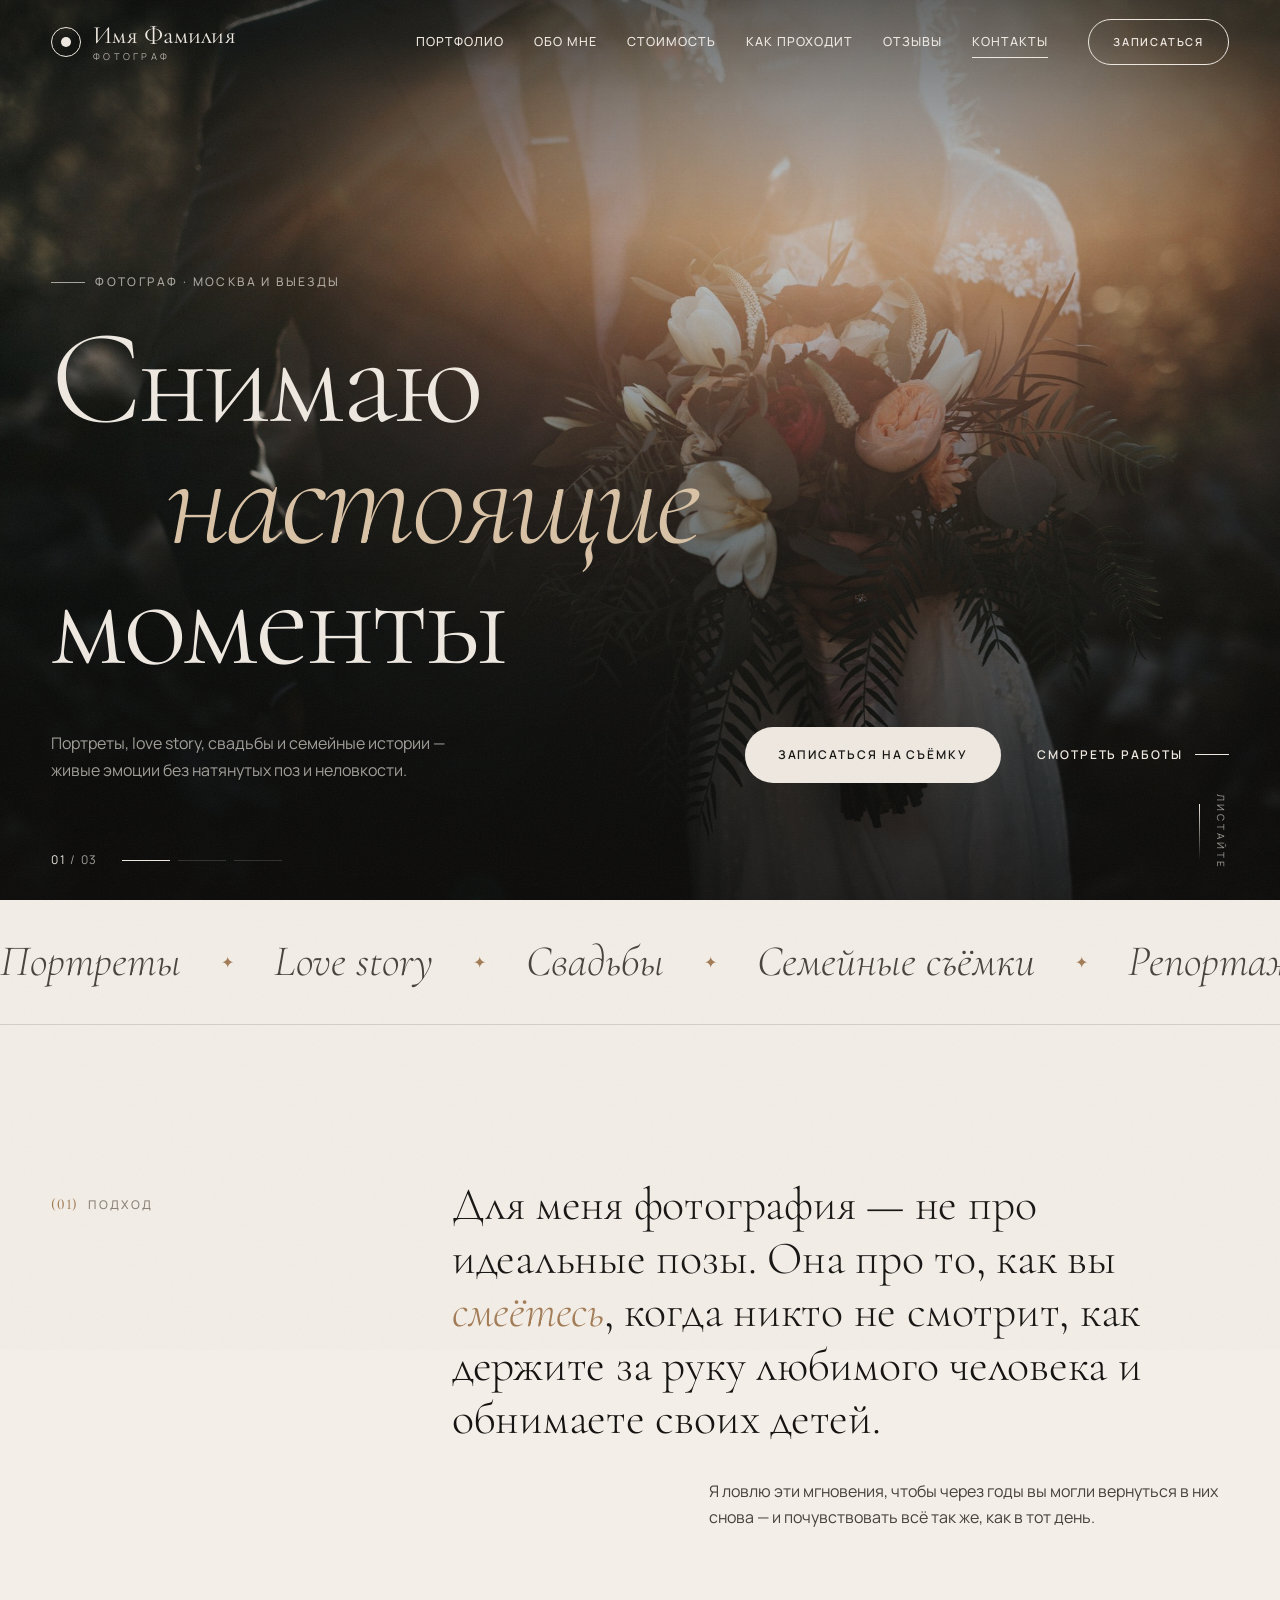
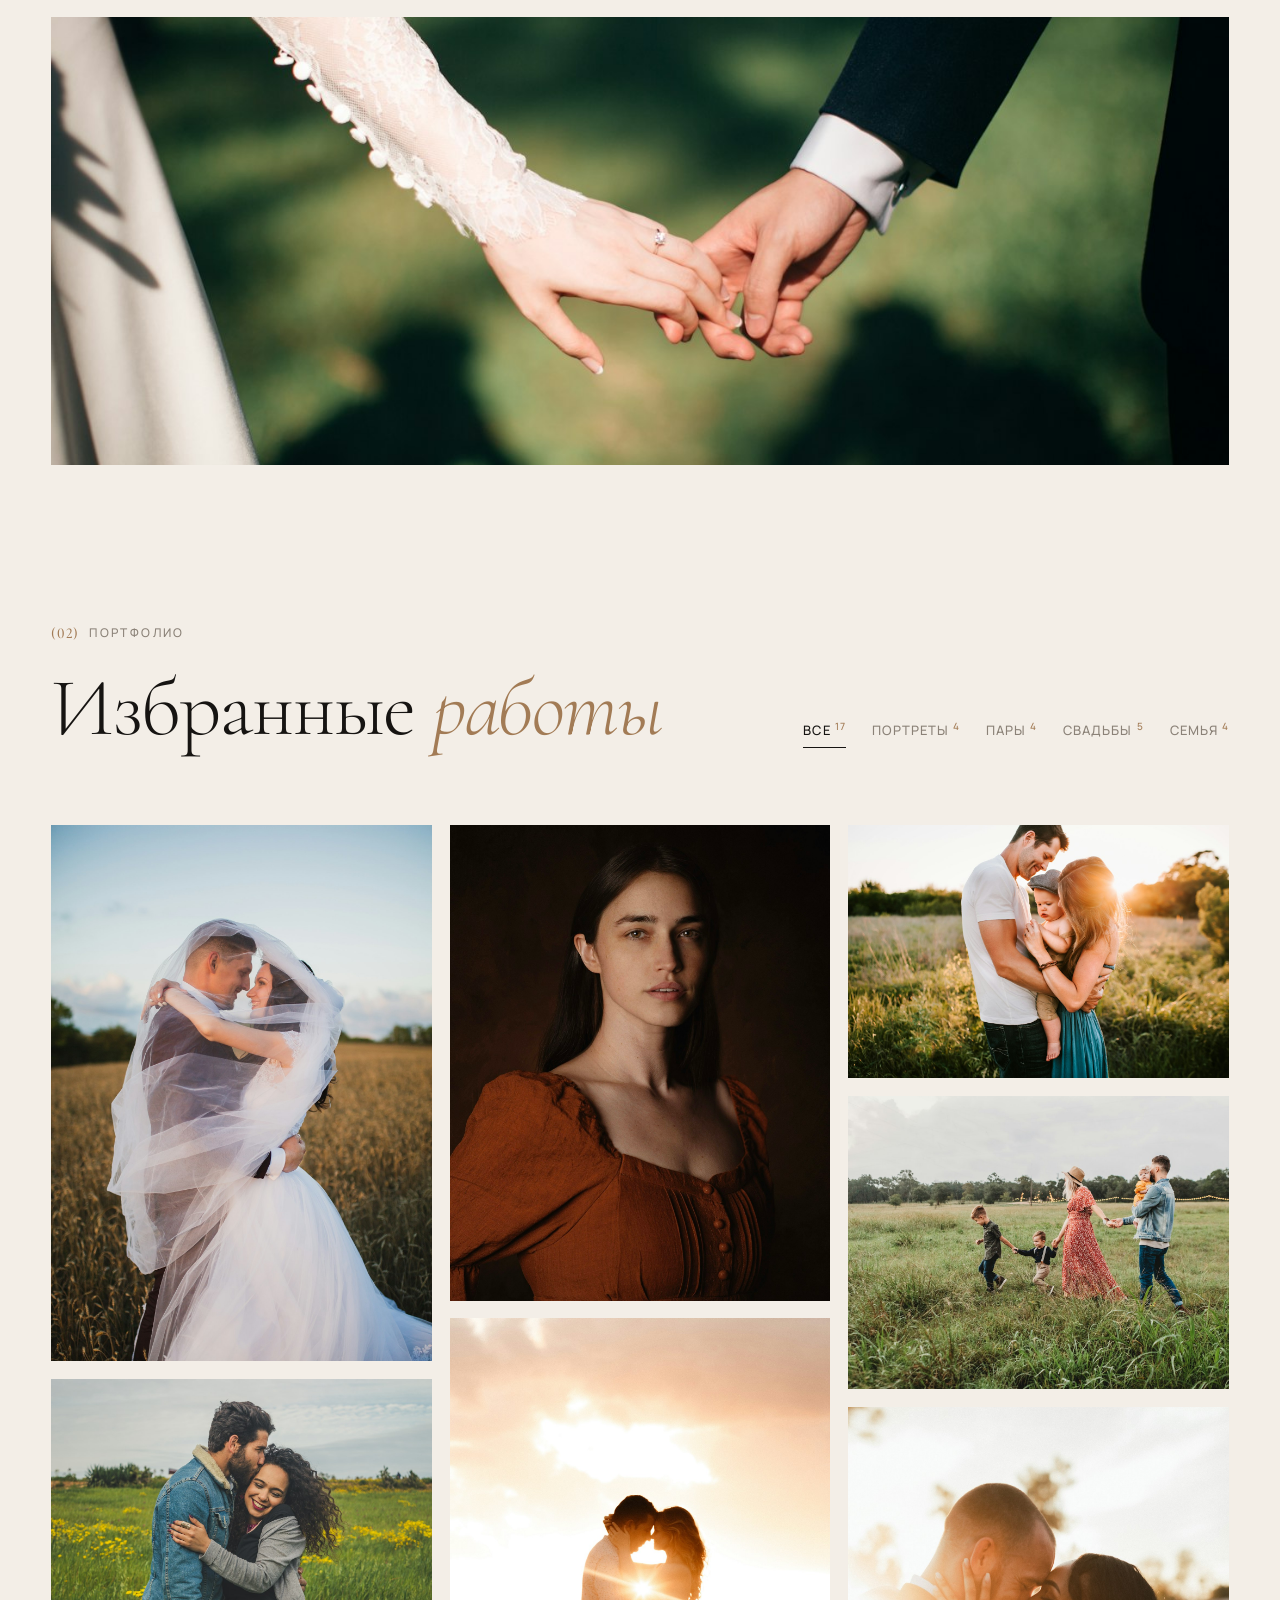
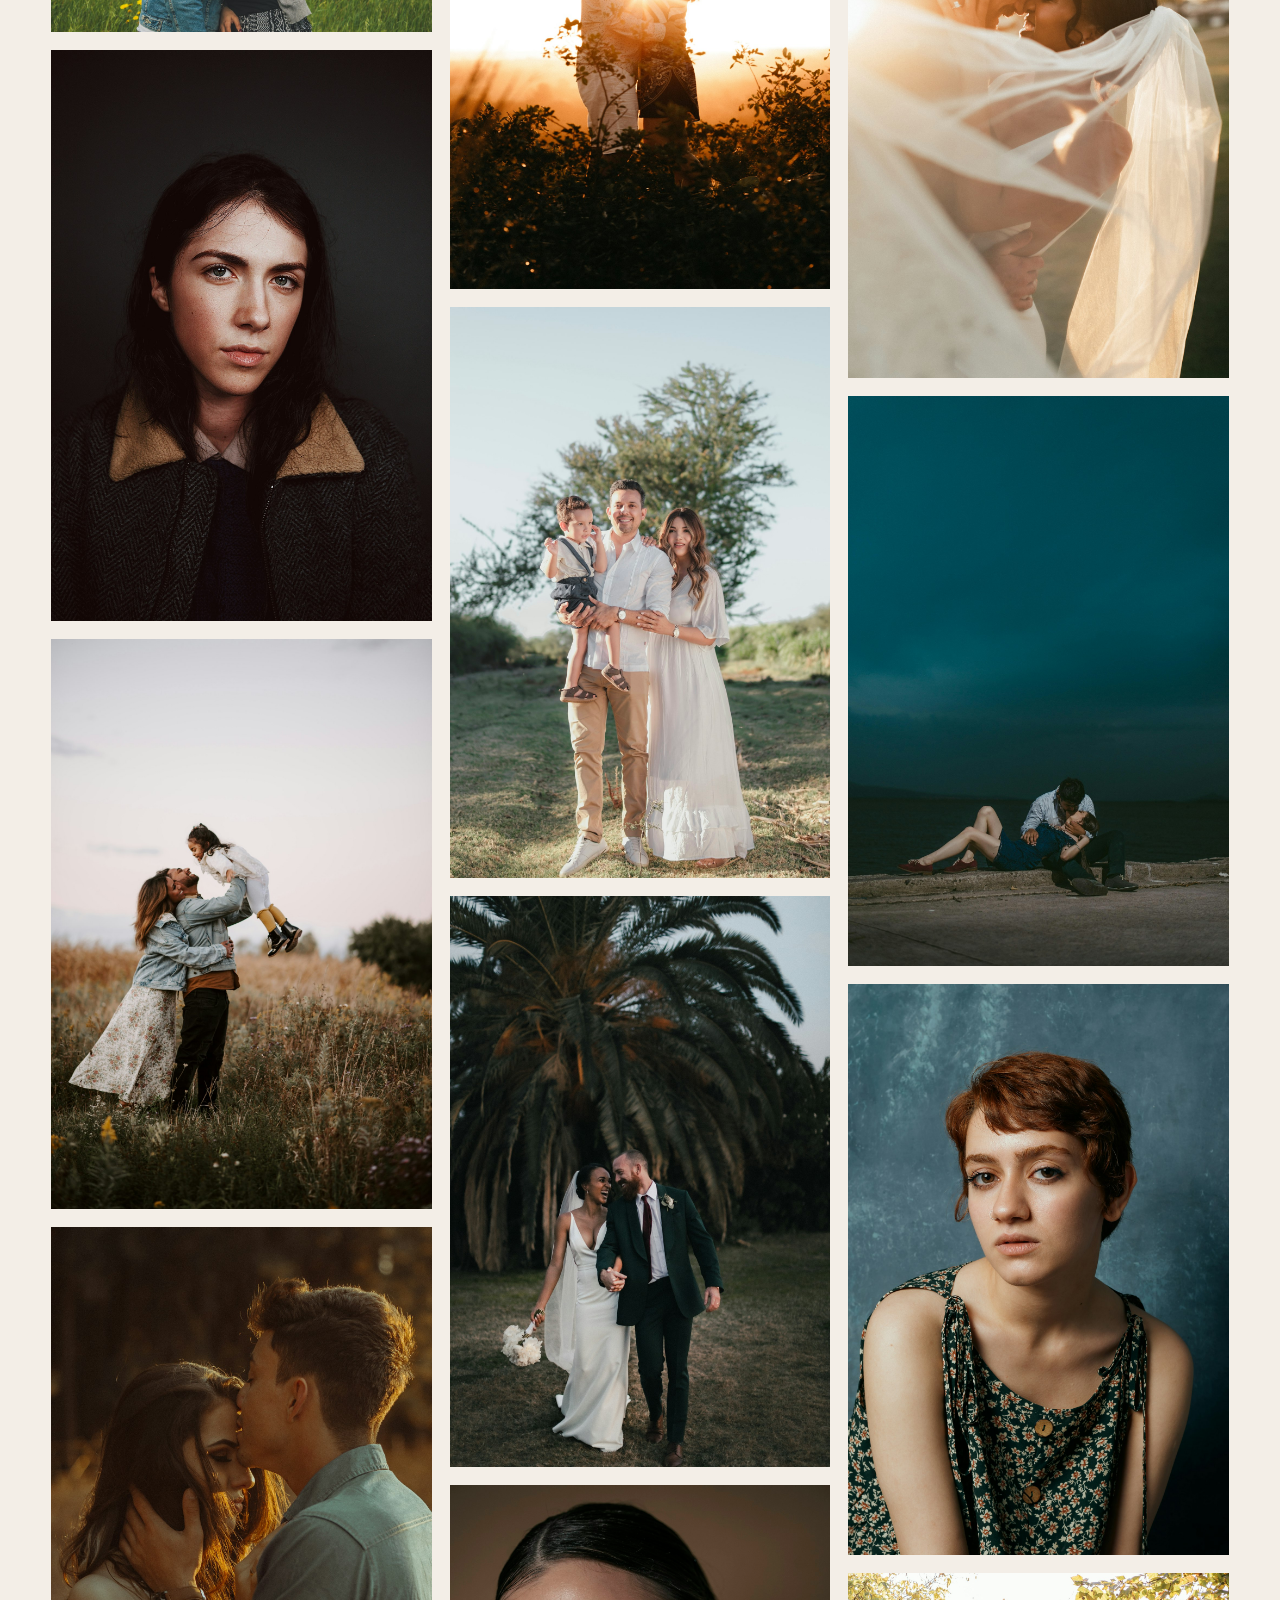
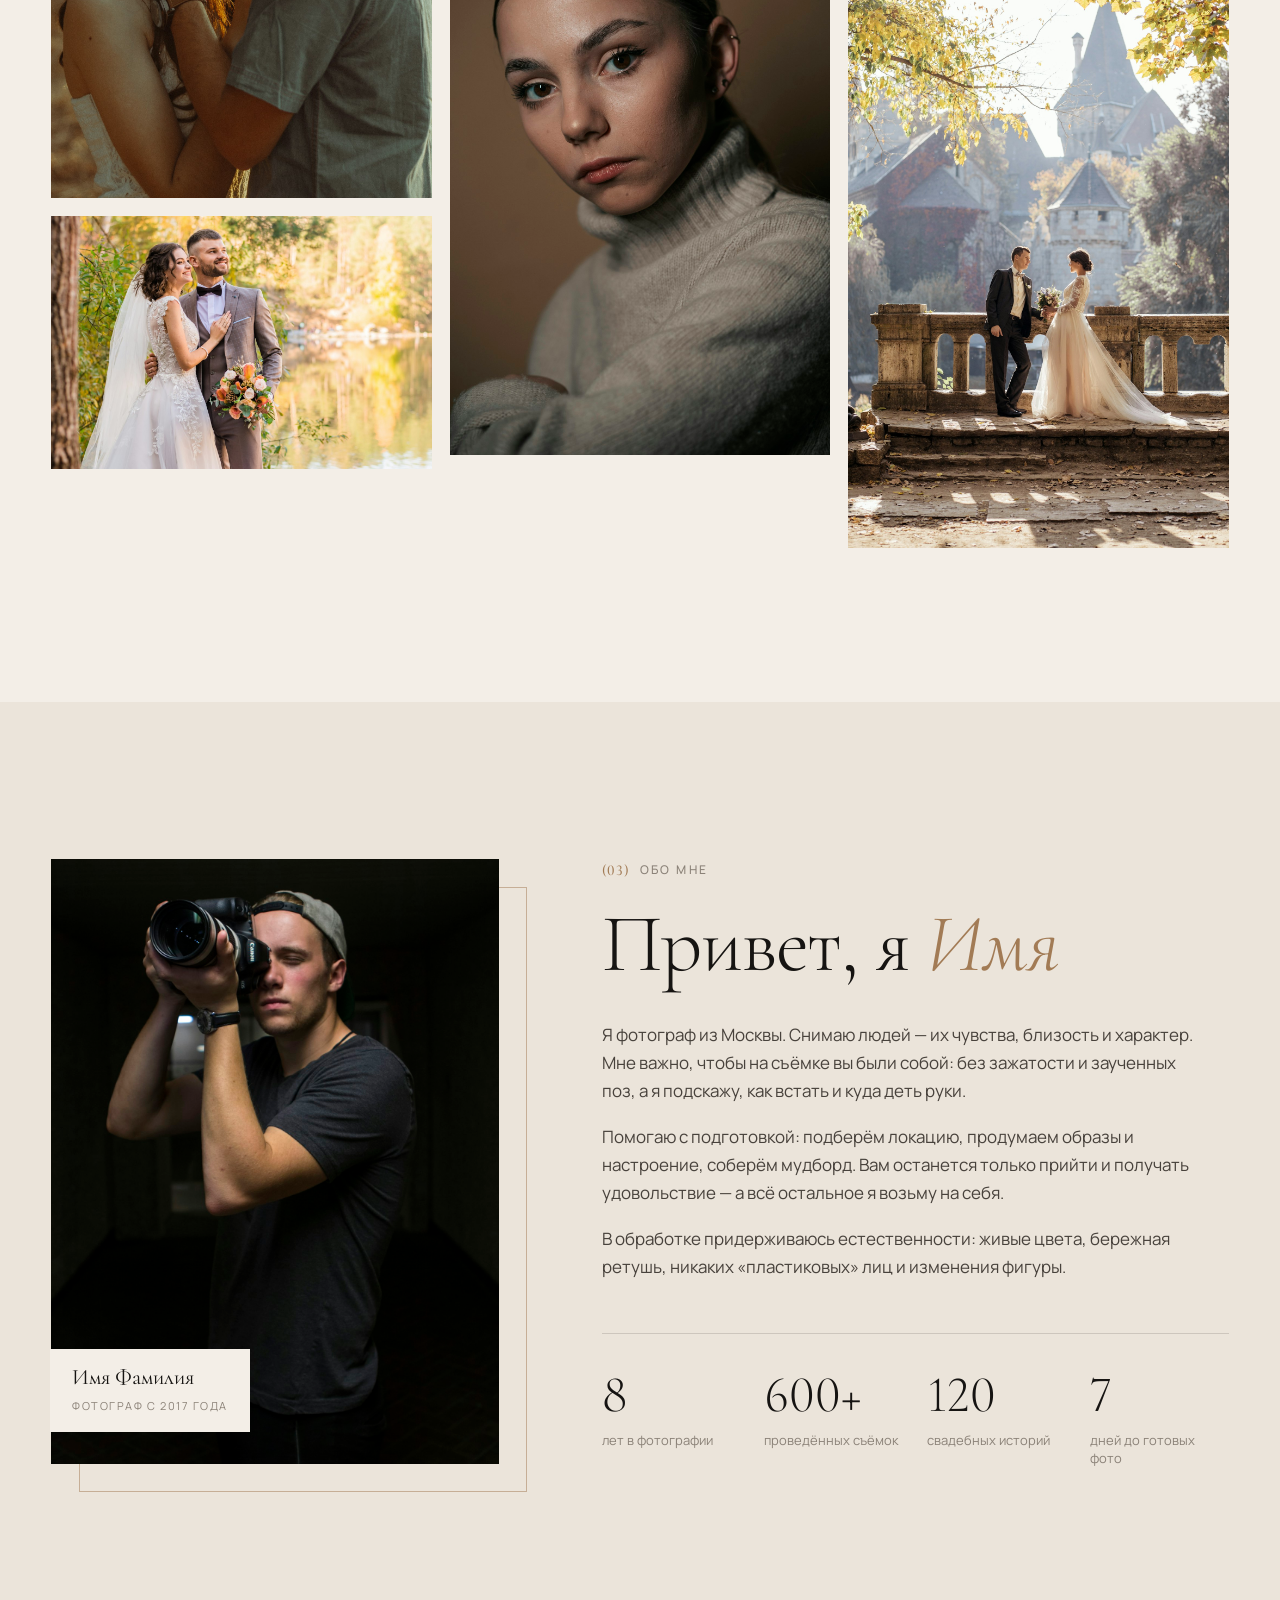
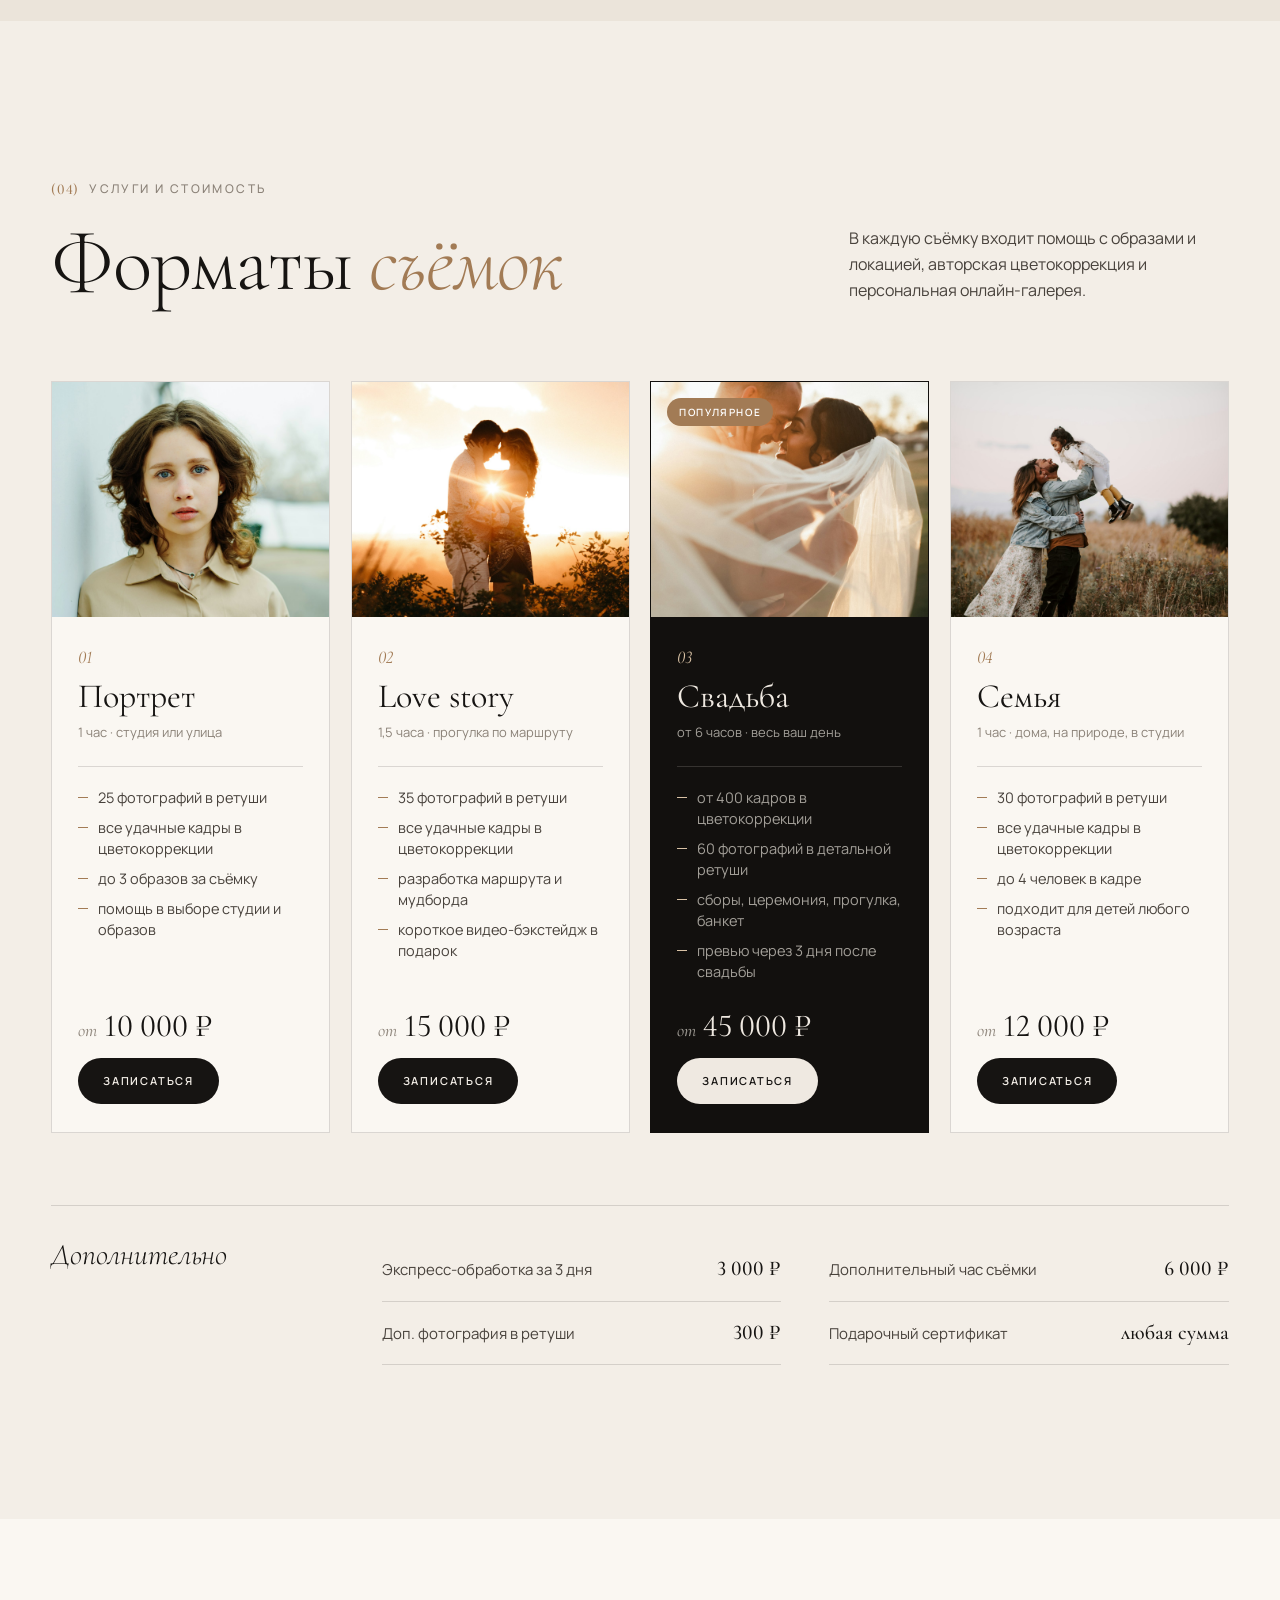
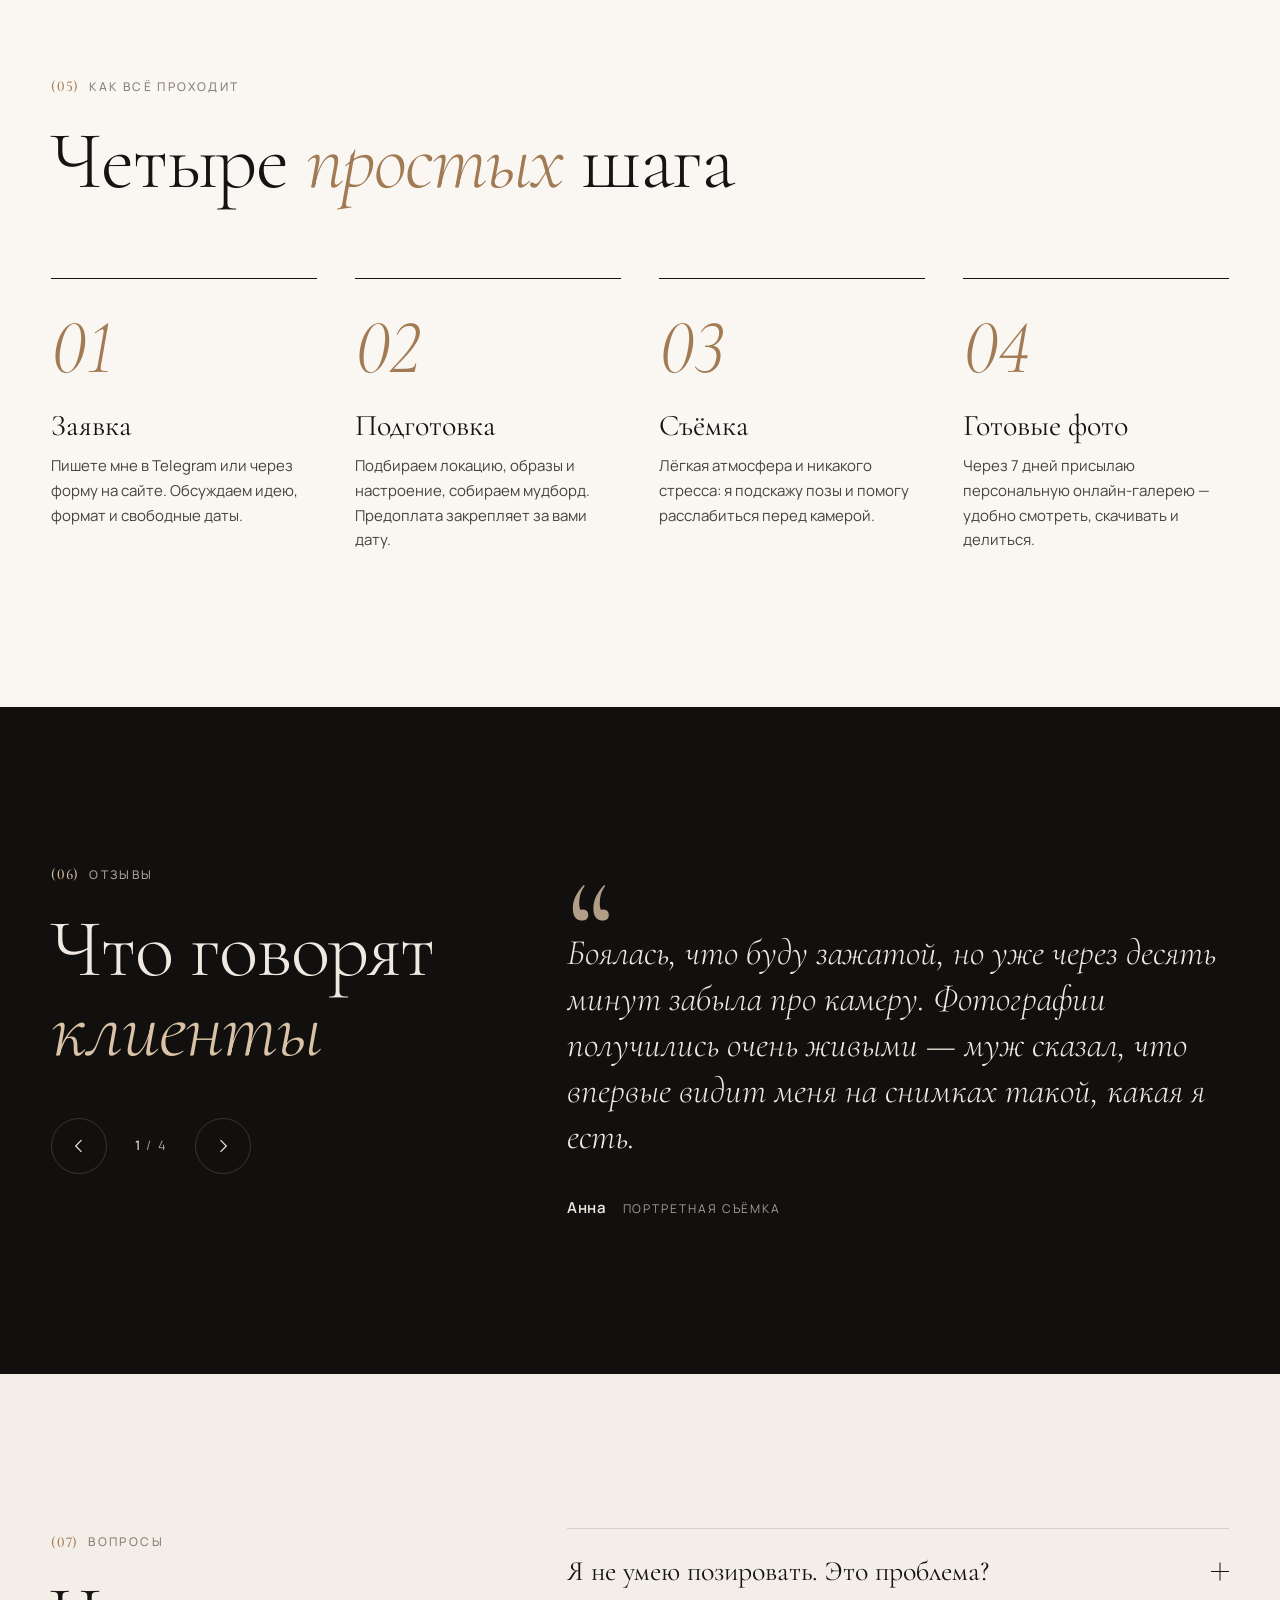
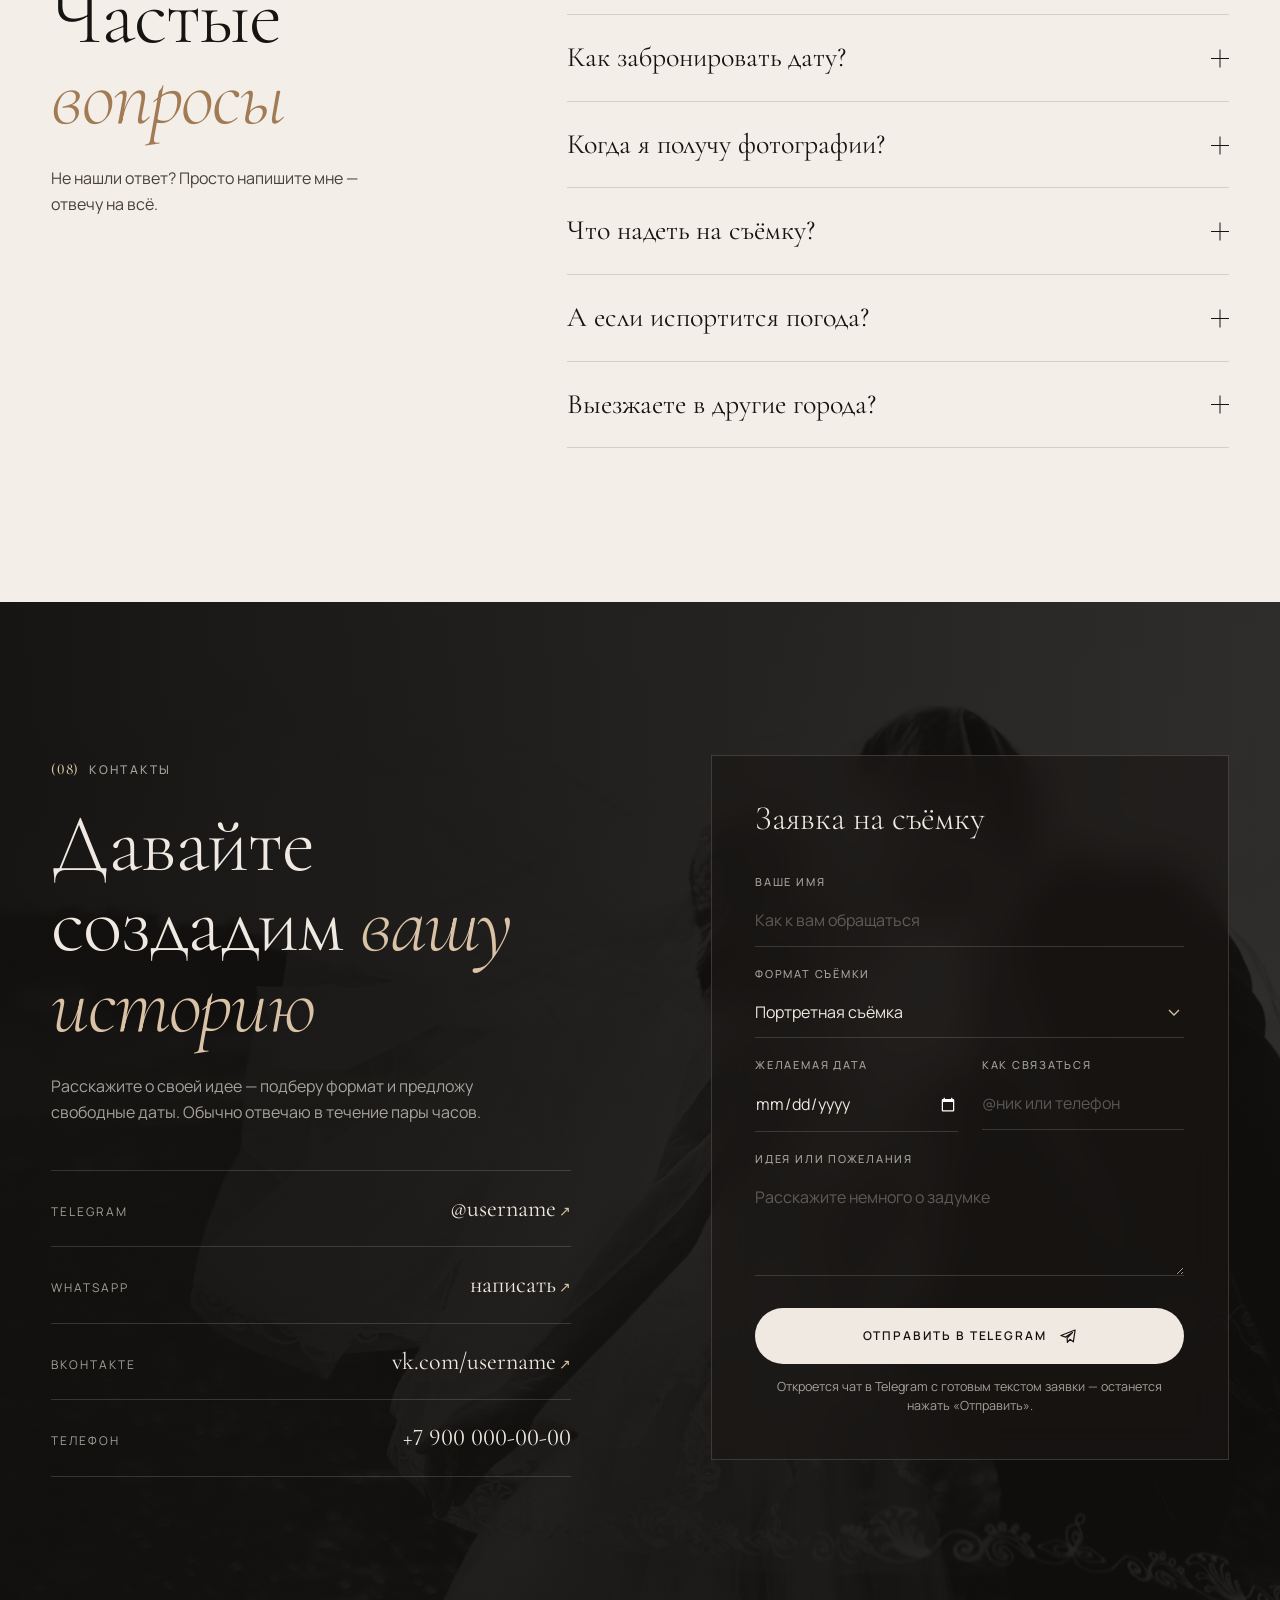
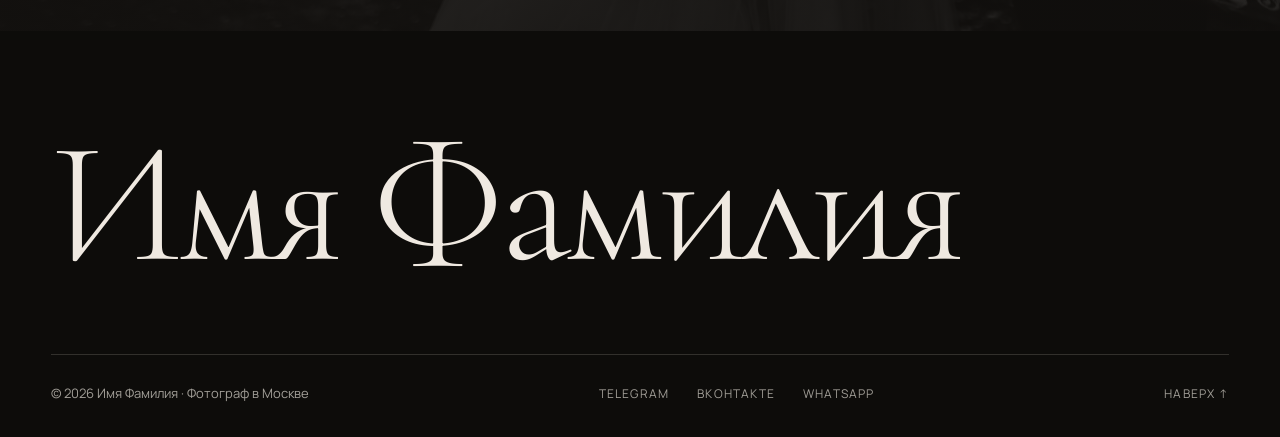
==== index.html @ 26a9b1b9 "Сайт-визитка фотографа Статический сайт для GitHub Pages: первый экран со слайдером, портфолио с фил" ====
<!doctype html>
<html lang="ru" class="no-js">
<head>
  <meta charset="utf-8">
  <meta name="viewport" content="width=device-width, initial-scale=1, viewport-fit=cover">
  <title>Имя Фамилия — фотограф в Москве · портреты, love story, свадьбы</title>
  <meta name="description" content="Фотограф Имя Фамилия: портретные, парные, свадебные и семейные съёмки в Москве. Живые эмоции без натянутых поз. Запись через Telegram.">
  <meta name="theme-color" content="#12100E">

  <meta property="og:type" content="website">
  <meta property="og:locale" content="ru_RU">
  <meta property="og:title" content="Имя Фамилия — фотограф в Москве">
  <meta property="og:description" content="Портреты, love story, свадьбы и семейные съёмки. Живые эмоции без натянутых поз.">
  <meta property="og:image" content="photos/hero-1.jpg">

  <link rel="icon" href="favicon.svg" type="image/svg+xml">
  <link rel="preconnect" href="https://fonts.googleapis.com">
  <link rel="preconnect" href="https://fonts.gstatic.com" crossorigin>
  <link href="https://fonts.googleapis.com/css2?family=Cormorant+Garamond:ital,wght@0,300;0,400;0,500;1,300;1,400&family=Manrope:wght@300;400;500;600&display=swap" rel="stylesheet">
  <link rel="preload" as="image" href="photos/hero-1.jpg">
  <link rel="stylesheet" href="css/style.css">
</head>
<body>
  <a class="skip-link" href="#portfolio">Перейти к портфолио</a>

  <!-- ============ ШАПКА ============ -->
  <header class="header is-over-hero" id="header">
    <div class="container header__inner">
      <a class="logo" href="#top" aria-label="На главную">
        <span class="logo__mark" aria-hidden="true"></span>
        <span class="logo__text">
          <span class="logo__name">Имя Фамилия</span>
          <span class="logo__sub">фотограф</span>
        </span>
      </a>

      <nav class="nav" aria-label="Основное меню">
        <a href="#portfolio">Портфолио</a>
        <a href="#about">Обо мне</a>
        <a href="#services">Стоимость</a>
        <a href="#process">Как проходит</a>
        <a href="#reviews">Отзывы</a>
        <a href="#contact">Контакты</a>
      </nav>

      <a class="btn btn--sm btn--outline header__cta" href="#contact">Записаться</a>

      <button class="burger" type="button" aria-label="Открыть меню" aria-expanded="false" aria-controls="mobile-menu">
        <span></span><span></span>
      </button>
    </div>
  </header>

  <!-- Мобильное меню -->
  <div class="mobile-menu" id="mobile-menu" aria-hidden="true">
    <nav class="mobile-menu__nav" aria-label="Мобильное меню">
      <a href="#portfolio"><span>01</span>Портфолио</a>
      <a href="#about"><span>02</span>Обо мне</a>
      <a href="#services"><span>03</span>Стоимость</a>
      <a href="#process"><span>04</span>Как проходит</a>
      <a href="#reviews"><span>05</span>Отзывы</a>
      <a href="#contact"><span>06</span>Контакты</a>
    </nav>
    <div class="mobile-menu__foot">
      <a class="btn btn--light" href="#contact">Записаться на съёмку</a>
      <a class="mobile-menu__tg" data-contact="telegram" href="#contact" target="_blank" rel="noopener">Telegram</a>
    </div>
  </div>

  <main>
    <!-- ============ ПЕРВЫЙ ЭКРАН ============ -->
    <section class="hero" id="top" aria-label="Главный экран">
      <div class="hero__slides">
        <figure class="hero__slide is-active">
          <img src="photos/hero-1.jpg" alt="Невеста с букетом в лучах заката" fetchpriority="high">
        </figure>
        <figure class="hero__slide">
          <img src="photos/hero-2.jpg" alt="Пара танцует в сосновом лесу">
        </figure>
        <figure class="hero__slide">
          <img src="photos/hero-3.jpg" alt="Жених и невеста идут по холмам">
        </figure>
      </div>
      <div class="hero__shade" aria-hidden="true"></div>

      <div class="container hero__content">
        <p class="eyebrow eyebrow--light hero__eyebrow" data-hero-in>Фотограф · Москва и выезды</p>
        <h1 class="hero__title" data-hero-in>
          <span class="line">Снимаю</span>
          <span class="line"><em>настоящие</em></span>
          <span class="line">моменты</span>
        </h1>
        <div class="hero__bottom">
          <p class="hero__lead" data-hero-in>Портреты, love story, свадьбы и семейные истории — живые эмоции без&nbsp;натянутых поз и неловкости.</p>
          <div class="hero__actions" data-hero-in>
            <a class="btn btn--light" href="#contact">Записаться на съёмку</a>
            <a class="link-arrow link-arrow--light" href="#portfolio">Смотреть работы</a>
          </div>
        </div>
      </div>

      <div class="hero__meta container" aria-hidden="true">
        <div class="hero__counter"><span class="hero__current">01</span> / <span>03</span></div>
        <div class="hero__bars">
          <span class="hero__bar is-active"><i></i></span>
          <span class="hero__bar"><i></i></span>
          <span class="hero__bar"><i></i></span>
        </div>
      </div>
      <a class="hero__scroll" href="#intro" aria-label="Листать вниз"><span>Листайте</span></a>
    </section>

    <!-- Бегущая строка -->
    <div class="marquee" aria-hidden="true">
      <div class="marquee__track">
        <span>Портреты</span><i>✦</i><span>Love story</span><i>✦</i><span>Свадьбы</span><i>✦</i><span>Семейные съёмки</span><i>✦</i><span>Репортаж</span><i>✦</i>
        <span>Портреты</span><i>✦</i><span>Love story</span><i>✦</i><span>Свадьбы</span><i>✦</i><span>Семейные съёмки</span><i>✦</i><span>Репортаж</span><i>✦</i>
      </div>
    </div>

    <!-- ============ ПОДХОД ============ -->
    <section class="section intro" id="intro">
      <div class="container intro__grid">
        <p class="label reveal"><span>(01)</span> Подход</p>
        <div class="intro__text">
          <p class="intro__statement reveal">
            Для меня фотография — не про идеальные позы. Она про то, как вы <em>смеётесь</em>, когда никто не смотрит, как держите за руку любимого человека и обнимаете своих детей.
          </p>
          <p class="intro__sub reveal">Я ловлю эти мгновения, чтобы через годы вы могли вернуться в них снова — и почувствовать всё так же, как в тот день.</p>
        </div>
        <figure class="intro__img reveal">
          <img src="photos/detail.jpg" alt="Пара держится за руки" loading="lazy" width="1400" height="933">
        </figure>
      </div>
    </section>

    <!-- ============ ПОРТФОЛИО ============ -->
    <section class="section portfolio" id="portfolio">
      <div class="container">
        <div class="section-head">
          <div>
            <p class="label reveal"><span>(02)</span> Портфолио</p>
            <h2 class="h2 reveal">Избранные <em>работы</em></h2>
          </div>
          <div class="filters reveal" role="tablist" aria-label="Фильтр портфолио">
            <button class="filter is-active" type="button" data-filter="all" role="tab" aria-selected="true">Все<sup></sup></button>
            <button class="filter" type="button" data-filter="portrait" role="tab" aria-selected="false">Портреты<sup></sup></button>
            <button class="filter" type="button" data-filter="couple" role="tab" aria-selected="false">Пары<sup></sup></button>
            <button class="filter" type="button" data-filter="wedding" role="tab" aria-selected="false">Свадьбы<sup></sup></button>
            <button class="filter" type="button" data-filter="family" role="tab" aria-selected="false">Семья<sup></sup></button>
          </div>
        </div>

        <!--
          Как добавить фото: скопируйте блок <figure>…</figure>, поменяйте путь к файлу,
          категорию (data-cat: portrait / couple / wedding / family) и подпись.
        -->
        <div class="gallery">
          <figure class="gallery__item" data-cat="wedding">
            <img src="photos/portfolio/wedding-1.jpg" alt="Жених обнимает невесту в фате" loading="lazy" width="1400" height="1972">
            <figcaption><span>Свадьба</span>Подмосковье</figcaption>
          </figure>
          <figure class="gallery__item" data-cat="couple">
            <img src="photos/portfolio/couple-3.jpg" alt="Пара обнимается в поле" loading="lazy" width="1400" height="931">
            <figcaption><span>Love story</span>Летнее поле</figcaption>
          </figure>
          <figure class="gallery__item" data-cat="portrait">
            <img src="photos/portfolio/portrait-1.jpg" alt="Портрет девушки в пальто" loading="lazy" width="1400" height="2100">
            <figcaption><span>Портрет</span>Студия</figcaption>
          </figure>
          <figure class="gallery__item" data-cat="family">
            <img src="photos/portfolio/family-1.jpg" alt="Мама подбрасывает ребёнка на закате" loading="lazy" width="1400" height="2098">
            <figcaption><span>Семья</span>Золотой час</figcaption>
          </figure>
          <figure class="gallery__item" data-cat="couple">
            <img src="photos/portfolio/couple-1.jpg" alt="Мужчина целует девушку в лоб" loading="lazy" width="1400" height="2100">
            <figcaption><span>Love story</span>Прогулка</figcaption>
          </figure>
          <figure class="gallery__item" data-cat="wedding">
            <img src="photos/portfolio/wedding-5.jpg" alt="Жених и невеста у озера" loading="lazy" width="1400" height="933">
            <figcaption><span>Свадьба</span>У воды</figcaption>
          </figure>
          <figure class="gallery__item" data-cat="portrait">
            <img src="photos/portfolio/portrait-2.jpg" alt="Портрет девушки в коричневом платье" loading="lazy" width="1400" height="1750">
            <figcaption><span>Портрет</span>Тёплый свет</figcaption>
          </figure>
          <figure class="gallery__item" data-cat="couple">
            <img src="photos/portfolio/couple-2.jpg" alt="Силуэт пары на закате" loading="lazy" width="1400" height="2100">
            <figcaption><span>Love story</span>Закат</figcaption>
          </figure>
          <figure class="gallery__item" data-cat="family">
            <img src="photos/portfolio/family-4.jpg" alt="Семья с малышом в поле" loading="lazy" width="1400" height="2100">
            <figcaption><span>Семья</span>Прогулка</figcaption>
          </figure>
          <figure class="gallery__item" data-cat="wedding">
            <img src="photos/portfolio/wedding-2.jpg" alt="Молодожёны под пальмой" loading="lazy" width="1400" height="2100">
            <figcaption><span>Свадьба</span>Ботанический сад</figcaption>
          </figure>
          <figure class="gallery__item" data-cat="portrait">
            <img src="photos/portfolio/portrait-3.jpg" alt="Портрет девушки в свитере" loading="lazy" width="1400" height="2099">
            <figcaption><span>Портрет</span>Студия</figcaption>
          </figure>
          <figure class="gallery__item" data-cat="family">
            <img src="photos/portfolio/family-3.jpg" alt="Родители с ребёнком в высокой траве" loading="lazy" width="1400" height="933">
            <figcaption><span>Семья</span>Лето</figcaption>
          </figure>
          <figure class="gallery__item" data-cat="family">
            <img src="photos/portfolio/family-2.jpg" alt="Родители держат малыша за руки" loading="lazy" width="1400" height="1078">
            <figcaption><span>Семья</span>Первые шаги</figcaption>
          </figure>
          <figure class="gallery__item" data-cat="wedding">
            <img src="photos/portfolio/wedding-3.jpg" alt="Невеста и жених в фате на закате" loading="lazy" width="1400" height="2100">
            <figcaption><span>Свадьба</span>Вечер</figcaption>
          </figure>
          <figure class="gallery__item" data-cat="couple">
            <img src="photos/portfolio/couple-4.jpg" alt="Пара на набережной ночью" loading="lazy" width="1400" height="2097">
            <figcaption><span>Love story</span>Ночной город</figcaption>
          </figure>
          <figure class="gallery__item" data-cat="portrait">
            <img src="photos/portfolio/portrait-4.jpg" alt="Портрет рыжеволосой девушки" loading="lazy" width="1400" height="2100">
            <figcaption><span>Портрет</span>Студия</figcaption>
          </figure>
          <figure class="gallery__item" data-cat="wedding">
            <img src="photos/portfolio/wedding-4.jpg" alt="Молодожёны на террасе старинной усадьбы" loading="lazy" width="1400" height="2117">
            <figcaption><span>Свадьба</span>Усадьба</figcaption>
          </figure>
        </div>
      </div>
    </section>

    <!-- ============ ОБО МНЕ ============ -->
    <section class="section about" id="about">
      <div class="container about__grid">
        <figure class="about__photo reveal">
          <img src="photos/about.jpg" alt="Фотограф Имя Фамилия с камерой" loading="lazy" width="1200" height="1731">
          <figcaption>Имя Фамилия<br><span>фотограф с 2017 года</span></figcaption>
        </figure>

        <div class="about__body">
          <p class="label reveal"><span>(03)</span> Обо мне</p>
          <h2 class="h2 reveal">Привет, я <em>Имя</em></h2>
          <div class="about__text">
            <p class="reveal">Я фотограф из Москвы. Снимаю людей — их чувства, близость и характер. Мне важно, чтобы на съёмке вы были собой: без зажатости и заученных поз, а я подскажу, как встать и куда деть руки.</p>
            <p class="reveal">Помогаю с подготовкой: подберём локацию, продумаем образы и настроение, соберём мудборд. Вам останется только прийти и получать удовольствие — а всё остальное я возьму на себя.</p>
            <p class="reveal">В обработке придерживаюсь естественности: живые цвета, бережная ретушь, никаких «пластиковых» лиц и изменения фигуры.</p>
          </div>

          <dl class="stats">
            <div class="stats__item reveal"><dt>8</dt><dd>лет в фотографии</dd></div>
            <div class="stats__item reveal"><dt>600+</dt><dd>проведённых съёмок</dd></div>
            <div class="stats__item reveal"><dt>120</dt><dd>свадебных историй</dd></div>
            <div class="stats__item reveal"><dt>7</dt><dd>дней до готовых фото</dd></div>
          </dl>
        </div>
      </div>
    </section>

    <!-- ============ УСЛУГИ И СТОИМОСТЬ ============ -->
    <section class="section services" id="services">
      <div class="container">
        <div class="section-head">
          <div>
            <p class="label reveal"><span>(04)</span> Услуги и стоимость</p>
            <h2 class="h2 reveal">Форматы <em>съёмок</em></h2>
          </div>
          <p class="section-head__note reveal">В каждую съёмку входит помощь с образами и локацией, авторская цветокоррекция и персональная онлайн-галерея.</p>
        </div>

        <div class="cards">
          <article class="card reveal">
            <div class="card__img"><img src="photos/portfolio/portrait-5.jpg" alt="" loading="lazy" width="1400" height="2100"></div>
            <div class="card__body">
              <p class="card__num">01</p>
              <h3 class="card__title">Портрет</h3>
              <p class="card__meta">1 час · студия или улица</p>
              <ul class="card__list">
                <li>25 фотографий в ретуши</li>
                <li>все удачные кадры в цветокоррекции</li>
                <li>до 3 образов за съёмку</li>
                <li>помощь в выборе студии и образов</li>
              </ul>
              <div class="card__foot">
                <p class="card__price"><small>от</small> 10 000 ₽</p>
                <a class="btn btn--sm btn--dark" href="#contact" data-service="Портретная съёмка">Записаться</a>
              </div>
            </div>
          </article>

          <article class="card reveal">
            <div class="card__img"><img src="photos/portfolio/couple-2.jpg" alt="" loading="lazy" width="1400" height="2100"></div>
            <div class="card__body">
              <p class="card__num">02</p>
              <h3 class="card__title">Love story</h3>
              <p class="card__meta">1,5 часа · прогулка по маршруту</p>
              <ul class="card__list">
                <li>35 фотографий в ретуши</li>
                <li>все удачные кадры в цветокоррекции</li>
                <li>разработка маршрута и мудборда</li>
                <li>короткое видео-бэкстейдж в подарок</li>
              </ul>
              <div class="card__foot">
                <p class="card__price"><small>от</small> 15 000 ₽</p>
                <a class="btn btn--sm btn--dark" href="#contact" data-service="Love story">Записаться</a>
              </div>
            </div>
          </article>

          <article class="card card--featured reveal">
            <div class="card__img">
              <img src="photos/portfolio/wedding-3.jpg" alt="" loading="lazy" width="1400" height="2100">
              <span class="card__badge">Популярное</span>
            </div>
            <div class="card__body">
              <p class="card__num">03</p>
              <h3 class="card__title">Свадьба</h3>
              <p class="card__meta">от 6 часов · весь ваш день</p>
              <ul class="card__list">
                <li>от 400 кадров в цветокоррекции</li>
                <li>60 фотографий в детальной ретуши</li>
                <li>сборы, церемония, прогулка, банкет</li>
                <li>превью через 3 дня после свадьбы</li>
              </ul>
              <div class="card__foot">
                <p class="card__price"><small>от</small> 45 000 ₽</p>
                <a class="btn btn--sm btn--light" href="#contact" data-service="Свадебная съёмка">Записаться</a>
              </div>
            </div>
          </article>

          <article class="card reveal">
            <div class="card__img"><img src="photos/portfolio/family-1.jpg" alt="" loading="lazy" width="1400" height="2098"></div>
            <div class="card__body">
              <p class="card__num">04</p>
              <h3 class="card__title">Семья</h3>
              <p class="card__meta">1 час · дома, на природе, в студии</p>
              <ul class="card__list">
                <li>30 фотографий в ретуши</li>
                <li>все удачные кадры в цветокоррекции</li>
                <li>до 4 человек в кадре</li>
                <li>подходит для детей любого возраста</li>
              </ul>
              <div class="card__foot">
                <p class="card__price"><small>от</small> 12 000 ₽</p>
                <a class="btn btn--sm btn--dark" href="#contact" data-service="Семейная съёмка">Записаться</a>
              </div>
            </div>
          </article>
        </div>

        <div class="extras reveal">
          <p class="extras__title">Дополнительно</p>
          <ul class="extras__list">
            <li><span>Экспресс-обработка за 3 дня</span><b>3 000 ₽</b></li>
            <li><span>Дополнительный час съёмки</span><b>6 000 ₽</b></li>
            <li><span>Доп. фотография в ретуши</span><b>300 ₽</b></li>
            <li><span>Подарочный сертификат</span><b>любая сумма</b></li>
          </ul>
        </div>
      </div>
    </section>

    <!-- ============ КАК ПРОХОДИТ ============ -->
    <section class="section process" id="process">
      <div class="container">
        <div class="section-head">
          <div>
            <p class="label reveal"><span>(05)</span> Как всё проходит</p>
            <h2 class="h2 reveal">Четыре <em>простых</em> шага</h2>
          </div>
        </div>

        <ol class="steps">
          <li class="step reveal">
            <span class="step__num">01</span>
            <h3 class="step__title">Заявка</h3>
            <p>Пишете мне в Telegram или через форму на сайте. Обсуждаем идею, формат и свободные даты.</p>
          </li>
          <li class="step reveal">
            <span class="step__num">02</span>
            <h3 class="step__title">Подготовка</h3>
            <p>Подбираем локацию, образы и настроение, собираем мудборд. Предоплата закрепляет за вами дату.</p>
          </li>
          <li class="step reveal">
            <span class="step__num">03</span>
            <h3 class="step__title">Съёмка</h3>
            <p>Лёгкая атмосфера и никакого стресса: я подскажу позы и помогу расслабиться перед камерой.</p>
          </li>
          <li class="step reveal">
            <span class="step__num">04</span>
            <h3 class="step__title">Готовые фото</h3>
            <p>Через 7 дней присылаю персональную онлайн-галерею — удобно смотреть, скачивать и делиться.</p>
          </li>
        </ol>
      </div>
    </section>

    <!-- ============ ОТЗЫВЫ ============ -->
    <!-- Отзывы ниже — примеры-заглушки. Замените их на настоящие отзывы клиентов. -->
    <section class="section reviews" id="reviews">
      <div class="container reviews__grid">
        <div class="reviews__head">
          <p class="label label--light reveal"><span>(06)</span> Отзывы</p>
          <h2 class="h2 reveal">Что говорят <em>клиенты</em></h2>
          <div class="reviews__nav reveal">
            <button class="round-btn" type="button" data-review-prev aria-label="Предыдущий отзыв">
              <svg viewBox="0 0 24 24" aria-hidden="true"><path d="M15 5l-7 7 7 7"/></svg>
            </button>
            <span class="reviews__count"><b>1</b> / <span>4</span></span>
            <button class="round-btn" type="button" data-review-next aria-label="Следующий отзыв">
              <svg viewBox="0 0 24 24" aria-hidden="true"><path d="M9 5l7 7-7 7"/></svg>
            </button>
          </div>
        </div>

        <div class="reviews__slider reveal" aria-live="polite">
          <blockquote class="review is-active">
            <p>Боялась, что буду зажатой, но уже через десять минут забыла про камеру. Фотографии получились очень живыми — муж сказал, что впервые видит меня на снимках такой, какая я есть.</p>
            <footer><b>Анна</b><span>портретная съёмка</span></footer>
          </blockquote>
          <blockquote class="review">
            <p>Спасибо за нашу свадьбу! Вы были незаметным, но успели снять всё: и слёзы папы, и как бабушка танцевала. Пересматриваем галерею уже в который раз и каждый раз плачем.</p>
            <footer><b>Мария и Дмитрий</b><span>свадебная съёмка</span></footer>
          </blockquote>
          <blockquote class="review">
            <p>С двумя детьми любая съёмка — испытание, но здесь было легко и весело. Дети носились по полю, а на фото — сплошные улыбки и обнимашки. Теперь это наша ежегодная традиция.</p>
            <footer><b>Семья Ковалёвых</b><span>семейная съёмка</span></footer>
          </blockquote>
          <blockquote class="review">
            <p>Маршрут, образы, даже кофейня по пути — всё было продумано заранее. Нам оставалось только гулять и любить друг друга. Лучший подарок на годовщину, который мы могли себе сделать.</p>
            <footer><b>Екатерина и Артём</b><span>love story</span></footer>
          </blockquote>
        </div>
      </div>
    </section>

    <!-- ============ ВОПРОСЫ ============ -->
    <section class="section faq" id="faq">
      <div class="container faq__grid">
        <div>
          <p class="label reveal"><span>(07)</span> Вопросы</p>
          <h2 class="h2 reveal">Частые <em>вопросы</em></h2>
          <p class="faq__hint reveal">Не нашли ответ? Просто напишите мне — отвечу на всё.</p>
        </div>

        <div class="accordion reveal">
          <details class="acc">
            <summary>Я не умею позировать. Это проблема?<i aria-hidden="true"></i></summary>
            <div class="acc__body"><p>Совсем нет — так говорят почти все. Я постоянно подсказываю, как встать и что делать, а ещё даю простые «задания», чтобы эмоции были настоящими, а не постановочными.</p></div>
          </details>
          <details class="acc">
            <summary>Как забронировать дату?<i aria-hidden="true"></i></summary>
            <div class="acc__body"><p>Напишите мне в Telegram или оставьте заявку на сайте. Обсудим детали, и после предоплаты дата закрепляется за вами. Свадебные даты на сезон лучше бронировать за 3–6 месяцев.</p></div>
          </details>
          <details class="acc">
            <summary>Когда я получу фотографии?<i aria-hidden="true"></i></summary>
            <div class="acc__body"><p>Индивидуальные и семейные съёмки — через 7 дней, свадьбы — через 3–4 недели (превью — через 3 дня). Если нужно быстрее, есть экспресс-обработка.</p></div>
          </details>
          <details class="acc">
            <summary>Что надеть на съёмку?<i aria-hidden="true"></i></summary>
            <div class="acc__body"><p>Перед съёмкой я пришлю подсказки по образам под выбранную локацию и помогу собрать гардероб: спокойные цвета, фактурные ткани, минимум логотипов и ярких принтов.</p></div>
          </details>
          <details class="acc">
            <summary>А если испортится погода?<i aria-hidden="true"></i></summary>
            <div class="acc__body"><p>Перенесём съёмку на другой удобный день без доплат или переместимся в студию. Иногда дождь и туман дают самые атмосферные кадры — решаем вместе.</p></div>
          </details>
          <details class="acc">
            <summary>Выезжаете в другие города?<i aria-hidden="true"></i></summary>
            <div class="acc__body"><p>Да, с удовольствием. Дорога и проживание за пределами Москвы оплачиваются отдельно — напишите, и я рассчитаю стоимость.</p></div>
          </details>
        </div>
      </div>
    </section>

    <!-- ============ КОНТАКТЫ И ЗАПИСЬ ============ -->
    <section class="section contact" id="contact">
      <div class="contact__bg" aria-hidden="true"><img src="photos/contact.jpg" alt="" loading="lazy"></div>
      <div class="container contact__grid">
        <div class="contact__info">
          <p class="label label--light reveal"><span>(08)</span> Контакты</p>
          <h2 class="h2 reveal">Давайте создадим <em>вашу историю</em></h2>
          <p class="contact__lead reveal">Расскажите о своей идее — подберу формат и предложу свободные даты. Обычно отвечаю в течение пары часов.</p>

          <ul class="contact__list reveal">
            <li><span>Telegram</span><a data-contact="telegram" href="#" target="_blank" rel="noopener">@username</a></li>
            <li><span>WhatsApp</span><a data-contact="whatsapp" href="#" target="_blank" rel="noopener">написать</a></li>
            <li><span>ВКонтакте</span><a data-contact="vk" href="#" target="_blank" rel="noopener">vk.com/username</a></li>
            <li><span>Телефон</span><a data-contact="phone" href="#">+7 900 000-00-00</a></li>
          </ul>
        </div>

        <form class="form reveal" id="booking-form" novalidate>
          <p class="form__title">Заявка на съёмку</p>

          <label class="field">
            <span class="field__label">Ваше имя</span>
            <input type="text" name="name" autocomplete="given-name" required placeholder="Как к вам обращаться">
          </label>

          <label class="field">
            <span class="field__label">Формат съёмки</span>
            <select name="type" required>
              <option value="Портретная съёмка">Портретная съёмка</option>
              <option value="Love story">Love story</option>
              <option value="Свадебная съёмка">Свадебная съёмка</option>
              <option value="Семейная съёмка">Семейная съёмка</option>
              <option value="Другое">Другое</option>
            </select>
          </label>

          <div class="form__row">
            <label class="field">
              <span class="field__label">Желаемая дата</span>
              <input type="date" name="date">
            </label>
            <label class="field">
              <span class="field__label">Как связаться</span>
              <input type="text" name="contact" required placeholder="@ник или телефон">
            </label>
          </div>

          <label class="field">
            <span class="field__label">Идея или пожелания</span>
            <textarea name="message" rows="3" placeholder="Расскажите немного о задумке"></textarea>
          </label>

          <button class="btn btn--light btn--block" type="submit">
            Отправить в Telegram
            <svg viewBox="0 0 24 24" aria-hidden="true"><path d="M21.5 4 2.5 11.3l6.3 2.2L18 7.5l-7.2 7.3.4 5.7 3.3-4.1 4.6 3.4z"/></svg>
          </button>
          <p class="form__note">Откроется чат в Telegram с готовым текстом заявки — останется нажать «Отправить».</p>
        </form>
      </div>
    </section>
  </main>

  <!-- ============ ПОДВАЛ ============ -->
  <footer class="footer">
    <div class="container">
      <p class="footer__word" aria-hidden="true">Имя Фамилия</p>
      <div class="footer__row">
        <p>© <span data-year>2026</span> Имя Фамилия · Фотограф в Москве</p>
        <nav class="footer__links" aria-label="Соцсети">
          <a data-contact="telegram" href="#" target="_blank" rel="noopener">Telegram</a>
          <a data-contact="vk" href="#" target="_blank" rel="noopener">ВКонтакте</a>
          <a data-contact="whatsapp" href="#" target="_blank" rel="noopener">WhatsApp</a>
        </nav>
        <a class="footer__top" href="#top">Наверх ↑</a>
      </div>
    </div>
  </footer>

  <!-- Плавающая кнопка Telegram -->
  <a class="fab" data-contact="telegram" href="#" target="_blank" rel="noopener" aria-label="Написать в Telegram">
    <svg viewBox="0 0 24 24" aria-hidden="true"><path d="M21.5 4 2.5 11.3l6.3 2.2L18 7.5l-7.2 7.3.4 5.7 3.3-4.1 4.6 3.4z"/></svg>
  </a>

  <!-- Лайтбокс для просмотра фото -->
  <div class="lightbox" id="lightbox" role="dialog" aria-modal="true" aria-label="Просмотр фотографии" hidden>
    <button class="lightbox__close" type="button" aria-label="Закрыть">
      <svg viewBox="0 0 24 24" aria-hidden="true"><path d="M5 5l14 14M19 5L5 19"/></svg>
    </button>
    <button class="lightbox__arrow lightbox__arrow--prev" type="button" aria-label="Предыдущее фото">
      <svg viewBox="0 0 24 24" aria-hidden="true"><path d="M15 5l-7 7 7 7"/></svg>
    </button>
    <figure class="lightbox__figure">
      <img class="lightbox__img" src="" alt="">
      <figcaption class="lightbox__caption"></figcaption>
    </figure>
    <button class="lightbox__arrow lightbox__arrow--next" type="button" aria-label="Следующее фото">
      <svg viewBox="0 0 24 24" aria-hidden="true"><path d="M9 5l7 7-7 7"/></svg>
    </button>
    <p class="lightbox__counter"></p>
  </div>

  <div class="toast" role="status" aria-live="polite"></div>

  <script src="js/main.js"></script>
</body>
</html>
---- css/style.css ----
/* ==========================================================================
   Сайт-визитка фотографа
   Цвета и шрифты меняются в блоке :root ниже.
   ========================================================================== */

:root {
  --paper: #F3EEE7;
  --paper-2: #EBE4DA;
  --paper-3: #FAF7F2;
  --ink: #161412;
  --ink-2: #48423C;
  --muted: #8B8278;
  --line: rgba(22, 20, 18, .14);

  --dark: #12100E;
  --dark-2: #1B1815;
  --on-dark: #EFE9E1;
  --on-dark-2: rgba(239, 233, 225, .66);
  --line-dark: rgba(239, 233, 225, .16);

  --accent: #A27B55;
  --accent-light: #D9C2A5;

  --serif: "Cormorant Garamond", "Times New Roman", serif;
  --sans: "Manrope", "Helvetica Neue", Arial, sans-serif;

  --container: 1360px;
  --gutter: clamp(16px, 4vw, 56px);
  --section: clamp(88px, 12vw, 168px);
  --header-h: 84px;
  --ease: cubic-bezier(.22, .61, .36, 1);
  --ease-out: cubic-bezier(.16, 1, .3, 1);
}

/* ---------- База ---------- */
*, *::before, *::after { box-sizing: border-box; }

html {
  scroll-behavior: smooth;
  scroll-padding-top: 72px;
  -webkit-text-size-adjust: 100%;
}

body {
  margin: 0;
  background: var(--paper);
  color: var(--ink);
  font-family: var(--sans);
  font-size: 16px;
  line-height: 1.65;
  font-weight: 400;
  font-variant-numeric: lining-nums;
  -webkit-font-smoothing: antialiased;
  -moz-osx-font-smoothing: grayscale;
  overflow-x: hidden;
}

/* лёгкое плёночное зерно поверх всего сайта */
body::after {
  content: "";
  position: fixed;
  inset: -50%;
  z-index: 200;
  pointer-events: none;
  opacity: .055;
  background-image: url("data:image/svg+xml,%3Csvg xmlns='http://www.w3.org/2000/svg' width='160' height='160'%3E%3Cfilter id='n'%3E%3CfeTurbulence type='fractalNoise' baseFrequency='.85' numOctaves='3' stitchTiles='stitch'/%3E%3C/filter%3E%3Crect width='100%25' height='100%25' filter='url(%23n)'/%3E%3C/svg%3E");
}

body.is-locked { overflow: hidden; }

img { display: block; max-width: 100%; height: auto; }
figure { margin: 0; }
a { color: inherit; text-decoration: none; }
button { font: inherit; color: inherit; background: none; border: 0; padding: 0; cursor: pointer; }
ul, ol { margin: 0; padding: 0; list-style: none; }
h1, h2, h3, p { margin: 0; }
em { font-style: italic; }

::selection { background: var(--ink); color: var(--paper); }

:focus-visible {
  outline: 1px solid var(--accent);
  outline-offset: 4px;
}

.container {
  width: 100%;
  max-width: calc(var(--container) + var(--gutter) * 2);
  margin: 0 auto;
  padding: 0 var(--gutter);
}

.skip-link {
  position: absolute;
  left: 16px;
  top: -60px;
  z-index: 300;
  padding: 10px 16px;
  background: var(--ink);
  color: var(--paper);
  font-size: 14px;
}
.skip-link:focus { top: 16px; }

/* ---------- Типографика ---------- */
.h2 {
  font-family: var(--serif);
  font-weight: 300;
  font-size: clamp(44px, 6.4vw, 96px);
  line-height: .98;
  letter-spacing: -.015em;
}
.h2 em { color: var(--accent); font-weight: 300; }

.label, .eyebrow {
  display: inline-flex;
  align-items: center;
  gap: 10px;
  font-size: 12px;
  font-weight: 500;
  letter-spacing: .2em;
  text-transform: uppercase;
  color: var(--muted);
}
.label span { font-family: var(--serif); font-size: 15px; letter-spacing: .05em; color: var(--accent); }
.label--light, .eyebrow--light { color: var(--on-dark-2); }
.label--light span { color: var(--accent-light); }

/* ---------- Кнопки ---------- */
.btn {
  --h: 56px;
  display: inline-flex;
  align-items: center;
  justify-content: center;
  gap: 12px;
  height: var(--h);
  padding: 0 32px;
  border-radius: 999px;
  border: 1px solid transparent;
  font-size: 12px;
  font-weight: 600;
  letter-spacing: .16em;
  text-transform: uppercase;
  white-space: nowrap;
  transition: background-color .4s var(--ease), color .4s var(--ease), border-color .4s var(--ease), transform .4s var(--ease);
}
.btn svg { width: 18px; height: 18px; fill: none; stroke: currentColor; stroke-width: 1.6; stroke-linejoin: round; }
.btn--sm { --h: 46px; padding: 0 24px; font-size: 11px; }
.btn--block { width: 100%; }

.btn--light { background: var(--on-dark); color: var(--ink); }
.btn--light:hover { background: #fff; transform: translateY(-2px); }

.btn--dark { background: var(--ink); color: var(--paper); }
.btn--dark:hover { background: var(--accent); }

.btn--outline { border-color: currentColor; }
.btn--outline:hover { background: var(--ink); border-color: var(--ink); color: var(--paper); }

.link-arrow {
  position: relative;
  display: inline-flex;
  align-items: center;
  gap: 12px;
  font-size: 12px;
  font-weight: 600;
  letter-spacing: .16em;
  text-transform: uppercase;
  padding: 6px 0;
}
.link-arrow::after {
  content: "";
  width: 34px;
  height: 1px;
  background: currentColor;
  transition: width .5s var(--ease);
}
.link-arrow:hover::after { width: 56px; }
.link-arrow--light { color: var(--on-dark); }

.round-btn {
  display: grid;
  place-items: center;
  width: 56px;
  height: 56px;
  border-radius: 50%;
  border: 1px solid var(--line-dark);
  color: var(--on-dark);
  transition: background-color .4s var(--ease), color .4s var(--ease), border-color .4s var(--ease);
}
.round-btn svg { width: 20px; height: 20px; fill: none; stroke: currentColor; stroke-width: 1.4; }
.round-btn:hover { background: var(--on-dark); color: var(--ink); border-color: var(--on-dark); }

/* ---------- Шапка ---------- */
.header {
  position: fixed;
  top: 0; left: 0; right: 0;
  z-index: 100;
  height: var(--header-h);
  color: var(--ink);
  transition: transform .5s var(--ease), background-color .5s var(--ease), color .5s var(--ease), height .5s var(--ease), box-shadow .5s var(--ease);
}
.header.is-scrolled {
  --header-h: 68px;
  background: rgba(243, 238, 231, .86);
  -webkit-backdrop-filter: saturate(140%) blur(14px);
  backdrop-filter: saturate(140%) blur(14px);
  box-shadow: 0 1px 0 var(--line);
}
.header.is-over-hero { color: var(--on-dark); background: transparent; box-shadow: none; }
.header.is-hidden { transform: translateY(-100%); }

.header__inner {
  height: 100%;
  display: flex;
  align-items: center;
  gap: 40px;
}

.logo { display: inline-flex; align-items: center; gap: 12px; margin-right: auto; }
.logo__mark {
  position: relative;
  width: 30px; height: 30px;
  border: 1px solid currentColor;
  border-radius: 50%;
  flex: none;
}
.logo__mark::after {
  content: "";
  position: absolute;
  inset: 9px;
  border-radius: 50%;
  background: currentColor;
}
.logo__text { display: flex; flex-direction: column; line-height: 1; }
.logo__name { font-family: var(--serif); font-size: 25px; font-weight: 400; letter-spacing: .01em; }
.logo__sub { margin-top: 4px; font-size: 9.5px; letter-spacing: .34em; text-transform: uppercase; opacity: .7; }

.nav { display: flex; gap: 30px; }
.nav a {
  position: relative;
  font-size: 12.5px;
  font-weight: 500;
  letter-spacing: .08em;
  text-transform: uppercase;
  padding: 6px 0;
}
.nav a::after {
  content: "";
  position: absolute;
  left: 0; right: 0; bottom: 0;
  height: 1px;
  background: currentColor;
  transform: scaleX(0);
  transform-origin: right;
  transition: transform .5s var(--ease);
}
.nav a:hover::after, .nav a.is-current::after { transform: scaleX(1); transform-origin: left; }

.header.is-over-hero .btn--outline:hover { background: var(--on-dark); border-color: var(--on-dark); color: var(--ink); }

.burger {
  display: none;
  position: relative;
  width: 44px; height: 44px;
  margin-right: -8px;
}
.burger span {
  position: absolute;
  left: 10px; right: 10px;
  height: 1px;
  background: currentColor;
  transition: transform .45s var(--ease), top .45s var(--ease);
}
.burger span:first-child { top: 18px; }
.burger span:last-child { top: 25px; }
.menu-open .burger span:first-child { top: 22px; transform: rotate(45deg); }
.menu-open .burger span:last-child { top: 22px; transform: rotate(-45deg); }

/* ---------- Мобильное меню ---------- */
.mobile-menu {
  position: fixed;
  inset: 0;
  z-index: 90;
  display: flex;
  flex-direction: column;
  justify-content: space-between;
  padding: calc(var(--header-h) + 32px) var(--gutter) calc(32px + env(safe-area-inset-bottom));
  background: var(--dark);
  color: var(--on-dark);
  opacity: 0;
  visibility: hidden;
  transition: opacity .5s var(--ease), visibility 0s linear .5s;
}
.menu-open .mobile-menu { opacity: 1; visibility: visible; transition: opacity .5s var(--ease); }
.menu-open .header { color: var(--on-dark); background: transparent; box-shadow: none; transform: none; }

.mobile-menu__nav { display: flex; flex-direction: column; }
.mobile-menu__nav a {
  display: flex;
  align-items: baseline;
  gap: 16px;
  padding: 10px 0;
  font-family: var(--serif);
  font-size: clamp(36px, 10vw, 56px);
  font-weight: 300;
  line-height: 1.05;
  border-bottom: 1px solid var(--line-dark);
  opacity: 0;
  transform: translateY(24px);
  transition: opacity .6s var(--ease-out), transform .6s var(--ease-out);
}
.mobile-menu__nav a span { font-family: var(--sans); font-size: 12px; letter-spacing: .1em; color: var(--accent-light); }
.menu-open .mobile-menu__nav a { opacity: 1; transform: none; }
.menu-open .mobile-menu__nav a:nth-child(2) { transition-delay: .05s; }
.menu-open .mobile-menu__nav a:nth-child(3) { transition-delay: .1s; }
.menu-open .mobile-menu__nav a:nth-child(4) { transition-delay: .15s; }
.menu-open .mobile-menu__nav a:nth-child(5) { transition-delay: .2s; }
.menu-open .mobile-menu__nav a:nth-child(6) { transition-delay: .25s; }

.mobile-menu__foot { display: flex; flex-direction: column; align-items: flex-start; gap: 20px; margin-top: 32px; }
.mobile-menu__tg { font-size: 13px; letter-spacing: .14em; text-transform: uppercase; color: var(--on-dark-2); }

/* ---------- Первый экран ---------- */
.hero {
  position: relative;
  height: 100vh;
  height: 100svh;
  min-height: 640px;
  color: var(--on-dark);
  background: var(--dark);
  overflow: hidden;
}
.hero__slides, .hero__slide, .hero__shade { position: absolute; inset: 0; }
.hero__slide {
  opacity: 0;
  transition: opacity 1.8s var(--ease);
}
.hero__slide.is-active { opacity: 1; }
.hero__slide img {
  width: 100%;
  height: 100%;
  object-fit: cover;
  transform: scale(1.12);
}
.hero__slide.is-active img { animation: kenburns 9s var(--ease) forwards; }
@keyframes kenburns {
  from { transform: scale(1.12); }
  to { transform: scale(1.02); }
}
.hero__shade {
  background:
    linear-gradient(180deg, rgba(12, 10, 9, .55) 0%, rgba(12, 10, 9, 0) 26%),
    linear-gradient(0deg, rgba(12, 10, 9, .82) 0%, rgba(12, 10, 9, .35) 42%, rgba(12, 10, 9, .08) 70%);
}

.hero__content {
  position: relative;
  z-index: 2;
  height: 100%;
  display: flex;
  flex-direction: column;
  justify-content: flex-end;
  padding-bottom: clamp(88px, 13vh, 132px);
}
.hero__eyebrow { margin-bottom: clamp(18px, 3vh, 28px); }
.hero__eyebrow::before { content: ""; width: 34px; height: 1px; background: currentColor; }

.hero__title {
  font-family: var(--serif);
  font-weight: 300;
  font-size: clamp(56px, 10.5vw, 168px);
  line-height: .9;
  letter-spacing: -.025em;
}
.hero__title .line { display: block; }
.hero__title .line:nth-child(2) { padding-left: clamp(36px, 9vw, 150px); }
.hero__title em { color: var(--accent-light); }

.hero__bottom {
  display: flex;
  flex-wrap: wrap;
  align-items: flex-end;
  justify-content: space-between;
  gap: 28px 48px;
  margin-top: clamp(28px, 5vh, 48px);
}
.hero__lead { max-width: 420px; font-size: 16px; color: var(--on-dark-2); }
.hero__actions { display: flex; flex-wrap: wrap; align-items: center; gap: 18px 36px; }

.hero__meta {
  position: absolute;
  left: 0; right: 0; bottom: 30px;
  z-index: 2;
  display: flex;
  align-items: center;
  gap: 24px;
  font-size: 12px;
  letter-spacing: .14em;
  color: var(--on-dark-2);
}
.hero__current { color: var(--on-dark); }
.hero__bars { display: flex; gap: 8px; }
.hero__bar { position: relative; width: 48px; height: 1px; background: var(--line-dark); overflow: hidden; }
.hero__bar i { position: absolute; inset: 0; background: var(--on-dark); transform: scaleX(0); transform-origin: left; }
.hero__bar.is-done i { transform: scaleX(1); }
.hero__bar.is-active i { animation: bar var(--slide-time, 6.5s) linear forwards; }
@keyframes bar { to { transform: scaleX(1); } }

.hero__scroll {
  position: absolute;
  right: var(--gutter);
  bottom: 30px;
  z-index: 2;
  display: flex;
  flex-direction: column;
  align-items: center;
  gap: 12px;
  font-size: 10px;
  letter-spacing: .3em;
  text-transform: uppercase;
  color: var(--on-dark-2);
  writing-mode: vertical-rl;
}
.hero__scroll::after {
  content: "";
  width: 1px;
  height: 56px;
  background: linear-gradient(var(--on-dark), transparent);
  animation: scrollcue 2.4s var(--ease) infinite;
}
@keyframes scrollcue {
  0% { transform: scaleY(0); transform-origin: top; }
  45% { transform: scaleY(1); transform-origin: top; }
  55% { transform: scaleY(1); transform-origin: bottom; }
  100% { transform: scaleY(0); transform-origin: bottom; }
}

/* появление первого экрана */
[data-hero-in] { opacity: 0; transform: translateY(28px); transition: opacity 1.2s var(--ease-out), transform 1.2s var(--ease-out); }
.is-loaded [data-hero-in] { opacity: 1; transform: none; }
.is-loaded .hero__title { transition-delay: .15s; }
.is-loaded .hero__lead { transition-delay: .35s; }
.is-loaded .hero__actions { transition-delay: .5s; }

/* ---------- Бегущая строка ---------- */
.marquee {
  overflow: hidden;
  padding: 26px 0;
  border-bottom: 1px solid var(--line);
  background: var(--paper);
}
.marquee__track {
  display: flex;
  align-items: center;
  gap: 40px;
  width: max-content;
  animation: marquee 38s linear infinite;
}
.marquee span {
  font-family: var(--serif);
  font-size: clamp(28px, 3.4vw, 46px);
  font-style: italic;
  font-weight: 300;
  white-space: nowrap;
  color: var(--ink-2);
}
.marquee i { font-style: normal; font-size: 16px; color: var(--accent); }
@keyframes marquee { to { transform: translateX(-50%); } }

/* ---------- Секции ---------- */
.section { padding: var(--section) 0; position: relative; }

.section-head {
  display: flex;
  flex-wrap: wrap;
  align-items: flex-end;
  justify-content: space-between;
  gap: 28px 48px;
  margin-bottom: clamp(44px, 6vw, 80px);
}
.section-head .label { margin-bottom: 22px; }
.section-head__note { max-width: 380px; color: var(--ink-2); }

/* ---------- Подход ---------- */
.intro__grid {
  display: grid;
  grid-template-columns: 1fr 2.4fr;
  grid-template-areas:
    "label text"
    "img   img";
  gap: 48px clamp(32px, 6vw, 96px);
}
.intro__grid .label { grid-area: label; align-self: start; padding-top: 14px; }
.intro__text { grid-area: text; }
.intro__statement {
  font-family: var(--serif);
  font-size: clamp(30px, 3.6vw, 54px);
  font-weight: 300;
  line-height: 1.16;
  letter-spacing: -.005em;
}
.intro__statement em { color: var(--accent); }
.intro__sub { max-width: 520px; margin-top: 32px; margin-left: auto; color: var(--ink-2); }
.intro__img {
  grid-area: img;
  margin-top: clamp(16px, 3vw, 40px);
  aspect-ratio: 21 / 8;
  overflow: hidden;
}
.intro__img img { width: 100%; height: 100%; object-fit: cover; }

/* ---------- Портфолио ---------- */
.portfolio { padding-top: 0; }

.filters { display: flex; flex-wrap: wrap; gap: 6px 26px; }
.filter {
  position: relative;
  padding: 6px 0;
  font-size: 13px;
  font-weight: 500;
  letter-spacing: .08em;
  text-transform: uppercase;
  color: var(--muted);
  transition: color .3s var(--ease);
}
.filter sup { margin-left: 4px; font-size: 10px; color: var(--accent); }
.filter::after {
  content: "";
  position: absolute;
  left: 0; right: 0; bottom: 0;
  height: 1px;
  background: var(--ink);
  transform: scaleX(0);
  transform-origin: left;
  transition: transform .5s var(--ease);
}
.filter:hover, .filter.is-active { color: var(--ink); }
.filter.is-active::after { transform: scaleX(1); }

/* masonry на CSS-колонках: кадры показываются целиком, без обрезки */
.gallery {
  --gap: clamp(10px, 1.4vw, 20px);
  columns: 3;
  column-gap: var(--gap);
}
.gallery__item {
  position: relative;
  overflow: hidden;
  margin-bottom: var(--gap);
  break-inside: avoid;
  background: var(--paper-2);
  cursor: zoom-in;
  opacity: 0;
  transform: translateY(40px);
  transition: opacity 1s var(--ease-out), transform 1s var(--ease-out);
}
.gallery__item.is-visible { opacity: 1; transform: none; }
.gallery__item.is-hidden { display: none; }
.gallery__item img {
  width: 100%;
  transition: transform 1.4s var(--ease-out);
}
.gallery__item:hover img { transform: scale(1.045); }
.gallery__item figcaption {
  position: absolute;
  left: 0; right: 0; bottom: 0;
  display: flex;
  flex-direction: column;
  padding: 64px 24px 20px;
  font-family: var(--serif);
  font-size: 26px;
  font-style: italic;
  line-height: 1.1;
  color: var(--on-dark);
  background: linear-gradient(0deg, rgba(12, 10, 9, .66), transparent);
  opacity: 0;
  transform: translateY(12px);
  transition: opacity .6s var(--ease), transform .6s var(--ease);
}
.gallery__item figcaption span {
  margin-bottom: 6px;
  font-family: var(--sans);
  font-size: 10.5px;
  font-style: normal;
  font-weight: 600;
  letter-spacing: .2em;
  text-transform: uppercase;
  color: var(--accent-light);
}
.gallery__item:hover figcaption, .gallery__item:focus-visible figcaption { opacity: 1; transform: none; }
.gallery__item:focus-visible { outline-offset: 3px; }

/* ---------- Обо мне ---------- */
.about { background: var(--paper-2); }
.about__grid {
  display: grid;
  grid-template-columns: 5fr 7fr;
  align-items: center;
  gap: clamp(48px, 8vw, 128px);
}
.about__photo { position: relative; }
.about__photo::before {
  content: "";
  position: absolute;
  inset: 28px -28px -28px 28px;
  border: 1px solid var(--accent);
  opacity: .5;
}
.about__photo img { position: relative; width: 100%; aspect-ratio: 4 / 5.4; object-fit: cover; }
.about__photo figcaption {
  position: absolute;
  left: -1px;
  bottom: 32px;
  padding: 16px 22px;
  background: var(--paper);
  font-family: var(--serif);
  font-size: 22px;
  line-height: 1.15;
}
.about__photo figcaption span { font-family: var(--sans); font-size: 11px; letter-spacing: .14em; text-transform: uppercase; color: var(--muted); }

.about__body .label { margin-bottom: 22px; }
.about__text { margin-top: 36px; display: grid; gap: 18px; max-width: 600px; color: var(--ink-2); font-size: 17px; }

.stats {
  display: grid;
  grid-template-columns: repeat(4, 1fr);
  gap: 24px;
  margin: 52px 0 0;
  padding-top: 36px;
  border-top: 1px solid var(--line);
}
.stats__item dt { font-family: var(--serif); font-size: clamp(40px, 4vw, 58px); font-weight: 300; line-height: 1; }
.stats__item dd { margin: 10px 0 0; font-size: 13px; line-height: 1.4; color: var(--muted); }

/* ---------- Услуги ---------- */
.cards {
  display: grid;
  grid-template-columns: repeat(4, 1fr);
  gap: clamp(14px, 1.6vw, 24px);
  align-items: stretch;
}
.card {
  display: flex;
  flex-direction: column;
  background: var(--paper-3);
  border: 1px solid var(--line);
  transition: transform .6s var(--ease), box-shadow .6s var(--ease);
}
.card:hover { transform: translateY(-6px); box-shadow: 0 30px 60px -30px rgba(22, 20, 18, .35); }
.card__img { position: relative; aspect-ratio: 4 / 3.4; overflow: hidden; }
.card__img img { width: 100%; height: 100%; object-fit: cover; transition: transform 1.4s var(--ease-out); }
.card:hover .card__img img { transform: scale(1.05); }
.card__badge {
  position: absolute;
  top: 16px; left: 16px;
  padding: 6px 12px;
  border-radius: 999px;
  background: var(--accent);
  color: #fff;
  font-size: 10px;
  font-weight: 600;
  letter-spacing: .16em;
  text-transform: uppercase;
}
.card__body { display: flex; flex-direction: column; flex: 1; padding: 26px 26px 28px; }
.card__num { font-family: var(--serif); font-style: italic; font-size: 18px; color: var(--accent); }
.card__title { margin-top: 6px; font-family: var(--serif); font-size: 34px; font-weight: 400; line-height: 1.05; }
.card__meta { margin-top: 8px; font-size: 13px; color: var(--muted); }
.card__list { display: grid; gap: 9px; margin: 22px 0 28px; padding-top: 20px; border-top: 1px solid var(--line); font-size: 14.5px; line-height: 1.45; color: var(--ink-2); }
.card__list li { position: relative; padding-left: 20px; }
.card__list li::before { content: ""; position: absolute; left: 0; top: .72em; width: 10px; height: 1px; background: var(--accent); }
.card__foot { margin-top: auto; display: flex; flex-wrap: wrap; align-items: center; justify-content: space-between; gap: 16px; }
.card__price { font-family: var(--serif); font-size: 32px; font-weight: 400; line-height: 1; white-space: nowrap; }
.card__price small { font-size: 18px; font-style: italic; color: var(--muted); }

.card--featured { background: var(--dark); border-color: var(--dark); color: var(--on-dark); }
.card--featured .card__meta, .card--featured .card__price small { color: var(--on-dark-2); }
.card--featured .card__list { color: var(--on-dark-2); border-color: var(--line-dark); }
.card--featured .card__num { color: var(--accent-light); }
.card--featured .card__list li::before { background: var(--accent-light); }

.extras {
  display: grid;
  grid-template-columns: 1fr 3fr;
  gap: 24px 48px;
  margin-top: clamp(48px, 6vw, 72px);
  padding-top: 32px;
  border-top: 1px solid var(--line);
}
.extras__title { font-family: var(--serif); font-size: 30px; font-weight: 300; font-style: italic; line-height: 1.1; }
.extras__list { display: grid; grid-template-columns: repeat(2, 1fr); gap: 0 48px; }
.extras__list li {
  display: flex;
  justify-content: space-between;
  align-items: baseline;
  gap: 16px;
  padding: 14px 0;
  border-bottom: 1px solid var(--line);
  font-size: 15px;
  color: var(--ink-2);
}
.extras__list b { font-family: var(--serif); font-size: 21px; font-weight: 500; color: var(--ink); white-space: nowrap; }

/* ---------- Процесс ---------- */
.process { background: var(--paper-3); }
.steps { display: grid; grid-template-columns: repeat(4, 1fr); gap: clamp(24px, 3vw, 48px); counter-reset: none; }
.step { position: relative; padding-top: 32px; }
.step::before, .step::after { content: ""; position: absolute; top: 0; left: 0; height: 1px; }
.step::before { right: 0; background: var(--line); }
.step::after { width: 100%; background: var(--ink); transform: scaleX(0); transform-origin: left; transition: transform 1.4s var(--ease-out) .2s; }
.step.is-visible::after { transform: scaleX(1); }
.step__num { display: block; font-family: var(--serif); font-size: clamp(56px, 6vw, 88px); font-style: italic; font-weight: 300; line-height: 1; color: var(--accent); }
.step__title { margin: 22px 0 12px; font-family: var(--serif); font-size: 30px; font-weight: 400; line-height: 1.1; }
.step p { font-size: 15px; color: var(--ink-2); }

/* ---------- Отзывы ---------- */
.reviews { background: var(--dark); color: var(--on-dark); }
.reviews .h2 em { color: var(--accent-light); }
.reviews__grid { display: grid; grid-template-columns: 1fr 1.6fr; gap: clamp(48px, 8vw, 128px); align-items: start; }
.reviews__head .label { margin-bottom: 22px; }
.reviews__nav { display: flex; align-items: center; gap: 20px; margin-top: 48px; }
.reviews__count { font-size: 13px; letter-spacing: .14em; color: var(--on-dark-2); min-width: 48px; text-align: center; }
.reviews__count b { font-weight: 500; color: var(--on-dark); }

.reviews__slider { position: relative; display: grid; }
.review {
  grid-area: 1 / 1;
  margin: 0;
  opacity: 0;
  visibility: hidden;
  transform: translateY(20px);
  transition: opacity .8s var(--ease), transform .8s var(--ease), visibility 0s linear .8s;
}
.review.is-active { opacity: 1; visibility: visible; transform: none; transition: opacity .9s var(--ease) .1s, transform .9s var(--ease) .1s; }
.review::before {
  content: "\201C";
  display: block;
  height: .5em;
  font-family: var(--serif);
  font-size: 140px;
  line-height: 1;
  color: var(--accent-light);
  opacity: .8;
}
.review p {
  font-family: var(--serif);
  font-size: clamp(26px, 2.8vw, 40px);
  font-weight: 300;
  font-style: italic;
  line-height: 1.28;
}
.review footer { display: flex; flex-wrap: wrap; align-items: baseline; gap: 6px 16px; margin-top: 36px; }
.review footer b { font-size: 15px; font-weight: 600; letter-spacing: .04em; }
.review footer span { font-size: 12px; letter-spacing: .16em; text-transform: uppercase; color: var(--on-dark-2); }

/* ---------- Вопросы ---------- */
.faq__grid { display: grid; grid-template-columns: 1fr 1.6fr; gap: clamp(48px, 8vw, 128px); align-items: start; }
.faq__grid .label { margin-bottom: 22px; }
.faq__hint { margin-top: 28px; max-width: 320px; color: var(--ink-2); }

.accordion { border-top: 1px solid var(--line); }
.acc { border-bottom: 1px solid var(--line); }
.acc summary {
  position: relative;
  display: flex;
  justify-content: space-between;
  align-items: center;
  gap: 24px;
  padding: 26px 0;
  font-family: var(--serif);
  font-size: clamp(22px, 2.2vw, 28px);
  line-height: 1.2;
  cursor: pointer;
  list-style: none;
  transition: color .3s var(--ease);
}
.acc summary::-webkit-details-marker { display: none; }
.acc summary:hover { color: var(--accent); }
.acc summary i { position: relative; flex: none; width: 18px; height: 18px; }
.acc summary i::before, .acc summary i::after {
  content: "";
  position: absolute;
  top: 50%; left: 0;
  width: 100%; height: 1px;
  background: currentColor;
  transition: transform .45s var(--ease);
}
.acc summary i::after { transform: rotate(90deg); }
.acc[open] summary i::after { transform: rotate(0); }
.acc__body { padding: 0 48px 28px 0; color: var(--ink-2); }
.acc[open] .acc__body { animation: accIn .5s var(--ease); }
@keyframes accIn { from { opacity: 0; transform: translateY(-8px); } }

/* ---------- Контакты ---------- */
.contact { color: var(--on-dark); background: var(--dark); overflow: hidden; }
.contact__bg { position: absolute; inset: 0; }
.contact__bg img { width: 100%; height: 100%; object-fit: cover; opacity: .32; filter: grayscale(.3); }
.contact__bg::after { content: ""; position: absolute; inset: 0; background: linear-gradient(90deg, rgba(18, 16, 14, .92) 0%, rgba(18, 16, 14, .55) 100%); }
.contact .h2 em { color: var(--accent-light); }

.contact__grid {
  position: relative;
  display: grid;
  grid-template-columns: 1.1fr 1fr;
  gap: clamp(48px, 7vw, 112px);
  align-items: start;
}
.contact__info .label { margin-bottom: 22px; }
.contact__lead { margin-top: 28px; max-width: 440px; color: var(--on-dark-2); }

.contact__list { margin-top: 44px; border-top: 1px solid var(--line-dark); max-width: 520px; }
.contact__list li { display: flex; justify-content: space-between; align-items: baseline; gap: 24px; padding: 18px 0; border-bottom: 1px solid var(--line-dark); }
.contact__list span { font-size: 12px; letter-spacing: .16em; text-transform: uppercase; color: var(--on-dark-2); }
.contact__list a { font-family: var(--serif); font-size: 24px; transition: color .3s var(--ease); }
.contact__list a::after { content: " ↗"; font-family: var(--sans); font-size: 14px; color: var(--accent-light); }
.contact__list a[data-contact="phone"]::after { content: ""; }
.contact__list a:hover { color: var(--accent-light); }

.form {
  padding: clamp(28px, 3.4vw, 48px);
  background: rgba(27, 24, 21, .62);
  border: 1px solid var(--line-dark);
  -webkit-backdrop-filter: blur(18px);
  backdrop-filter: blur(18px);
}
.form__title { margin-bottom: 18px; font-family: var(--serif); font-size: 34px; font-weight: 300; line-height: 1.1; }
.form__row { display: grid; grid-template-columns: 1fr 1fr; gap: 0 24px; }
.field { display: block; padding-top: 18px; }
.field__label { display: block; font-size: 11px; font-weight: 500; letter-spacing: .16em; text-transform: uppercase; color: var(--on-dark-2); }
.field input, .field select, .field textarea {
  display: block;
  width: 100%;
  margin-top: 6px;
  padding: 10px 0 12px;
  border: 0;
  border-bottom: 1px solid var(--line-dark);
  border-radius: 0;
  background: transparent;
  color: var(--on-dark);
  font: inherit;
  font-size: 16px;
  color-scheme: dark;
  transition: border-color .3s var(--ease);
}
.field textarea { resize: vertical; min-height: 84px; }
.field select {
  appearance: none;
  -webkit-appearance: none;
  padding-right: 28px;
  background: url("data:image/svg+xml,%3Csvg xmlns='http://www.w3.org/2000/svg' width='12' height='8' fill='none' stroke='%23D9C2A5' stroke-width='1.3'%3E%3Cpath d='M1 1l5 5 5-5'/%3E%3C/svg%3E") right 4px center no-repeat;
  cursor: pointer;
}
.field select option { background: var(--dark-2); color: var(--on-dark); }
.field input::placeholder, .field textarea::placeholder { color: rgba(239, 233, 225, .32); }
.field input:focus, .field select:focus, .field textarea:focus { outline: none; border-color: var(--accent-light); }
.field.is-invalid input { border-color: #E08A6F; }
.form .btn { margin-top: 32px; }
.form__note { margin-top: 14px; font-size: 12.5px; line-height: 1.5; color: var(--on-dark-2); text-align: center; }

/* ---------- Подвал ---------- */
.footer { padding: clamp(56px, 8vw, 96px) 0 32px; background: #0D0C0A; color: var(--on-dark-2); }
.footer__word {
  font-family: var(--serif);
  font-size: clamp(56px, 13.5vw, 220px);
  font-weight: 300;
  line-height: .9;
  letter-spacing: -.03em;
  color: var(--on-dark);
  white-space: nowrap;
}
.footer__row {
  display: flex;
  flex-wrap: wrap;
  align-items: center;
  justify-content: space-between;
  gap: 18px 40px;
  margin-top: clamp(40px, 6vw, 72px);
  padding-top: 28px;
  border-top: 1px solid var(--line-dark);
  font-size: 13px;
}
.footer__links { display: flex; flex-wrap: wrap; gap: 28px; }
.footer a { letter-spacing: .1em; text-transform: uppercase; font-size: 12px; transition: color .3s var(--ease); }
.footer a:hover { color: var(--on-dark); }

/* ---------- Плавающая кнопка ---------- */
.fab {
  position: fixed;
  right: max(20px, env(safe-area-inset-right));
  bottom: max(20px, env(safe-area-inset-bottom));
  z-index: 80;
  display: grid;
  place-items: center;
  width: 58px;
  height: 58px;
  border-radius: 50%;
  background: var(--accent);
  color: #fff;
  box-shadow: 0 14px 30px -10px rgba(0, 0, 0, .45);
  opacity: 0;
  visibility: hidden;
  transform: translateY(16px) scale(.9);
  transition: opacity .5s var(--ease), transform .5s var(--ease), visibility 0s linear .5s, background-color .3s var(--ease);
}
.fab svg { width: 24px; height: 24px; fill: none; stroke: currentColor; stroke-width: 1.5; stroke-linejoin: round; margin-left: -2px; }
.fab.is-visible { opacity: 1; visibility: visible; transform: none; transition: opacity .5s var(--ease), transform .5s var(--ease), background-color .3s var(--ease); }
.fab:hover { background: var(--ink); }
.menu-open .fab, .is-locked .fab { opacity: 0; visibility: hidden; }

/* ---------- Лайтбокс ---------- */
.lightbox {
  position: fixed;
  inset: 0;
  z-index: 150;
  display: grid;
  grid-template-columns: 96px 1fr 96px;
  align-items: center;
  background: rgba(10, 9, 8, .96);
  color: var(--on-dark);
  opacity: 0;
  transition: opacity .4s var(--ease);
}
.lightbox[hidden] { display: none; }
.lightbox.is-open { opacity: 1; }
.lightbox__figure {
  grid-column: 2;
  display: flex;
  flex-direction: column;
  align-items: center;
  justify-content: center;
  height: 100vh;
  height: 100svh;
  padding: 72px 0 64px;
  min-width: 0;
}
.lightbox__img {
  max-width: 100%;
  max-height: 100%;
  width: auto;
  height: auto;
  object-fit: contain;
  transition: opacity .35s var(--ease), transform .45s var(--ease);
}
.lightbox__img.is-switching { opacity: 0; transform: scale(.985); }
.lightbox__caption { margin-top: 16px; font-family: var(--serif); font-size: 20px; font-style: italic; color: var(--on-dark-2); }
.lightbox__close, .lightbox__arrow {
  display: grid;
  place-items: center;
  width: 56px;
  height: 56px;
  border-radius: 50%;
  color: var(--on-dark);
  transition: background-color .3s var(--ease);
}
.lightbox__close:hover, .lightbox__arrow:hover { background: rgba(255, 255, 255, .08); }
.lightbox svg { width: 24px; height: 24px; fill: none; stroke: currentColor; stroke-width: 1.3; }
.lightbox__close { position: absolute; top: 16px; right: 20px; z-index: 2; }
.lightbox__arrow { justify-self: center; }
.lightbox__arrow--prev { grid-column: 1; grid-row: 1; }
.lightbox__arrow--next { grid-column: 3; grid-row: 1; }
.lightbox__counter { position: absolute; top: 32px; left: 32px; font-size: 12px; letter-spacing: .16em; color: var(--on-dark-2); }

/* ---------- Уведомление ---------- */
.toast {
  position: fixed;
  left: 50%;
  bottom: 28px;
  z-index: 160;
  width: max-content;
  max-width: calc(100vw - 32px);
  padding: 14px 22px;
  border-radius: 999px;
  background: var(--ink);
  color: var(--paper);
  font-size: 14px;
  text-align: center;
  box-shadow: 0 16px 40px -12px rgba(0, 0, 0, .5);
  opacity: 0;
  visibility: hidden;
  transform: translate(-50%, 16px);
  transition: opacity .4s var(--ease), transform .4s var(--ease), visibility 0s linear .4s;
}
.toast.is-visible { opacity: 1; visibility: visible; transform: translate(-50%, 0); transition: opacity .4s var(--ease), transform .4s var(--ease); }

/* ---------- Анимации появления ---------- */
.reveal { opacity: 0; transform: translateY(32px); transition: opacity 1.1s var(--ease-out), transform 1.1s var(--ease-out); }
.reveal.is-visible { opacity: 1; transform: none; }
.no-js .reveal, .no-js .gallery__item, .no-js [data-hero-in] { opacity: 1; transform: none; }

/* ==========================================================================
   Адаптив
   ========================================================================== */
@media (max-width: 1180px) {
  .nav { gap: 22px; }
  .cards { grid-template-columns: repeat(2, 1fr); }
  .card__img { aspect-ratio: 16 / 10; }
}

@media (max-width: 1024px) {
  .nav, .header__cta { display: none; }
  .burger { display: block; }

  .intro__grid { grid-template-columns: 1fr; grid-template-areas: "label" "text" "img"; gap: 28px; }
  .intro__grid .label { padding-top: 0; }
  .intro__img { aspect-ratio: 16 / 9; margin-top: 8px; }

  .about__grid { grid-template-columns: 1fr; }
  .about__photo { max-width: 520px; margin-right: 28px; }
  .stats { grid-template-columns: repeat(2, 1fr); row-gap: 32px; }

  .steps { grid-template-columns: repeat(2, 1fr); row-gap: 56px; }

  .reviews__grid, .faq__grid, .contact__grid { grid-template-columns: 1fr; }
  .reviews__nav { margin-top: 32px; }

  .extras { grid-template-columns: 1fr; }
}

@media (max-width: 720px) {
  :root { --header-h: 68px; }
  html { scroll-padding-top: 64px; }
  .header.is-scrolled { --header-h: 62px; }
  .logo__name { font-size: 22px; }
  .logo__mark { width: 26px; height: 26px; }
  .logo__mark::after { inset: 8px; }

  .hero { min-height: 560px; }
  .hero__content { padding-bottom: 96px; }
  .hero__title .line:nth-child(2) { padding-left: 0; }
  .hero__lead { font-size: 15px; }
  .hero__actions { width: 100%; }
  .hero__actions .btn { width: 100%; }
  .hero__scroll { display: none; }

  .gallery { columns: 2; }
  .gallery__item figcaption { display: none; }

  .cards { grid-template-columns: 1fr; }
  .card__img { aspect-ratio: 4 / 3; }

  .extras__list { grid-template-columns: 1fr; }

  .steps { grid-template-columns: 1fr; row-gap: 44px; }

  .about__photo::before { inset: 16px -16px -16px 16px; }
  .about__photo { margin-right: 16px; }
  .about__text { font-size: 16px; }

  .review::before { font-size: 100px; }

  .form__row { grid-template-columns: 1fr; }
  .contact__list li { flex-direction: column; gap: 4px; }
  .contact__list a { font-size: 22px; }

  .footer__row { flex-direction: column; align-items: flex-start; }

  .lightbox { grid-template-columns: 1fr 1fr; }
  .lightbox__figure { grid-column: 1 / -1; grid-row: 1; padding: 64px 0 96px; }
  .lightbox__arrow { grid-row: 1; align-self: end; margin-bottom: 20px; z-index: 2; }
  .lightbox__arrow--prev { grid-column: 1; }
  .lightbox__arrow--next { grid-column: 2; }
  .lightbox__caption { font-size: 17px; }
  .lightbox__counter { top: 34px; left: 20px; }
}

@media (prefers-reduced-motion: reduce) {
  html { scroll-behavior: auto; }
  *, *::before, *::after { animation-duration: .01ms !important; animation-iteration-count: 1 !important; transition-duration: .01ms !important; }
  .marquee__track { animation: none; }
}
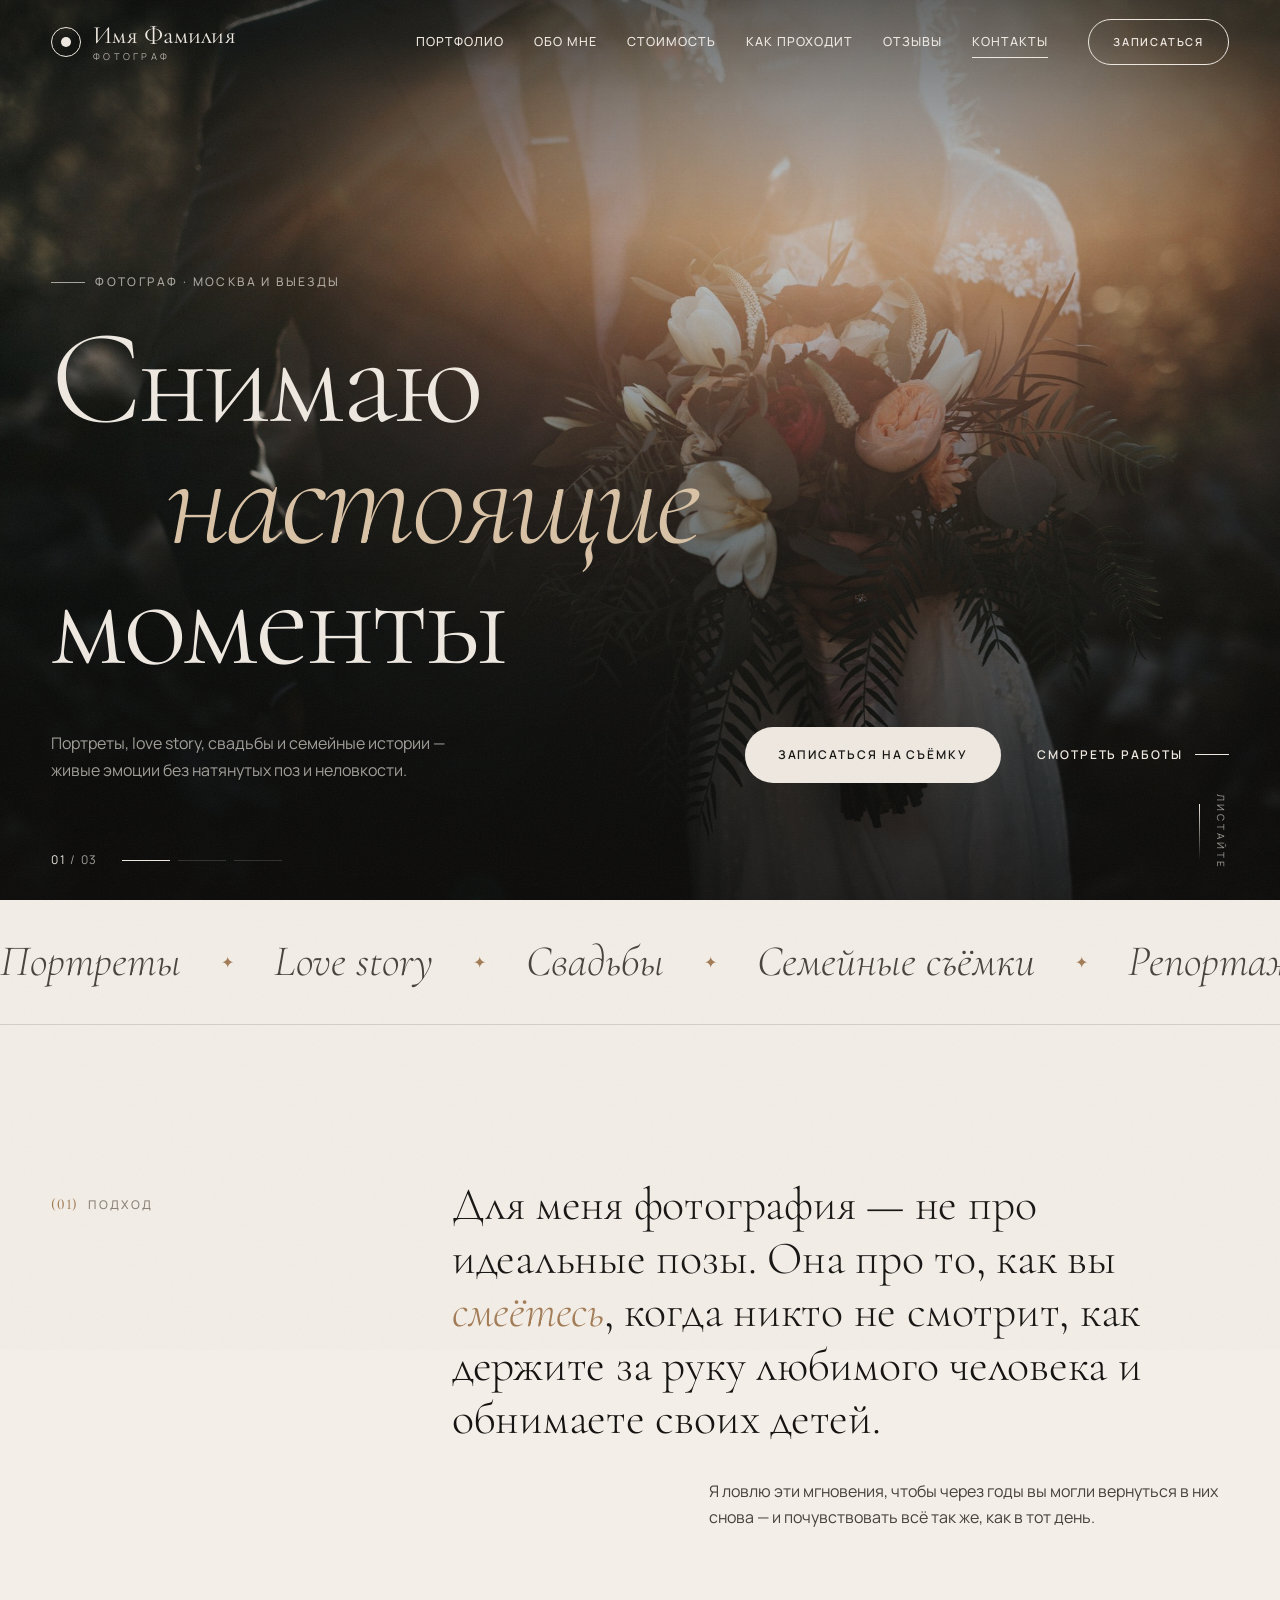
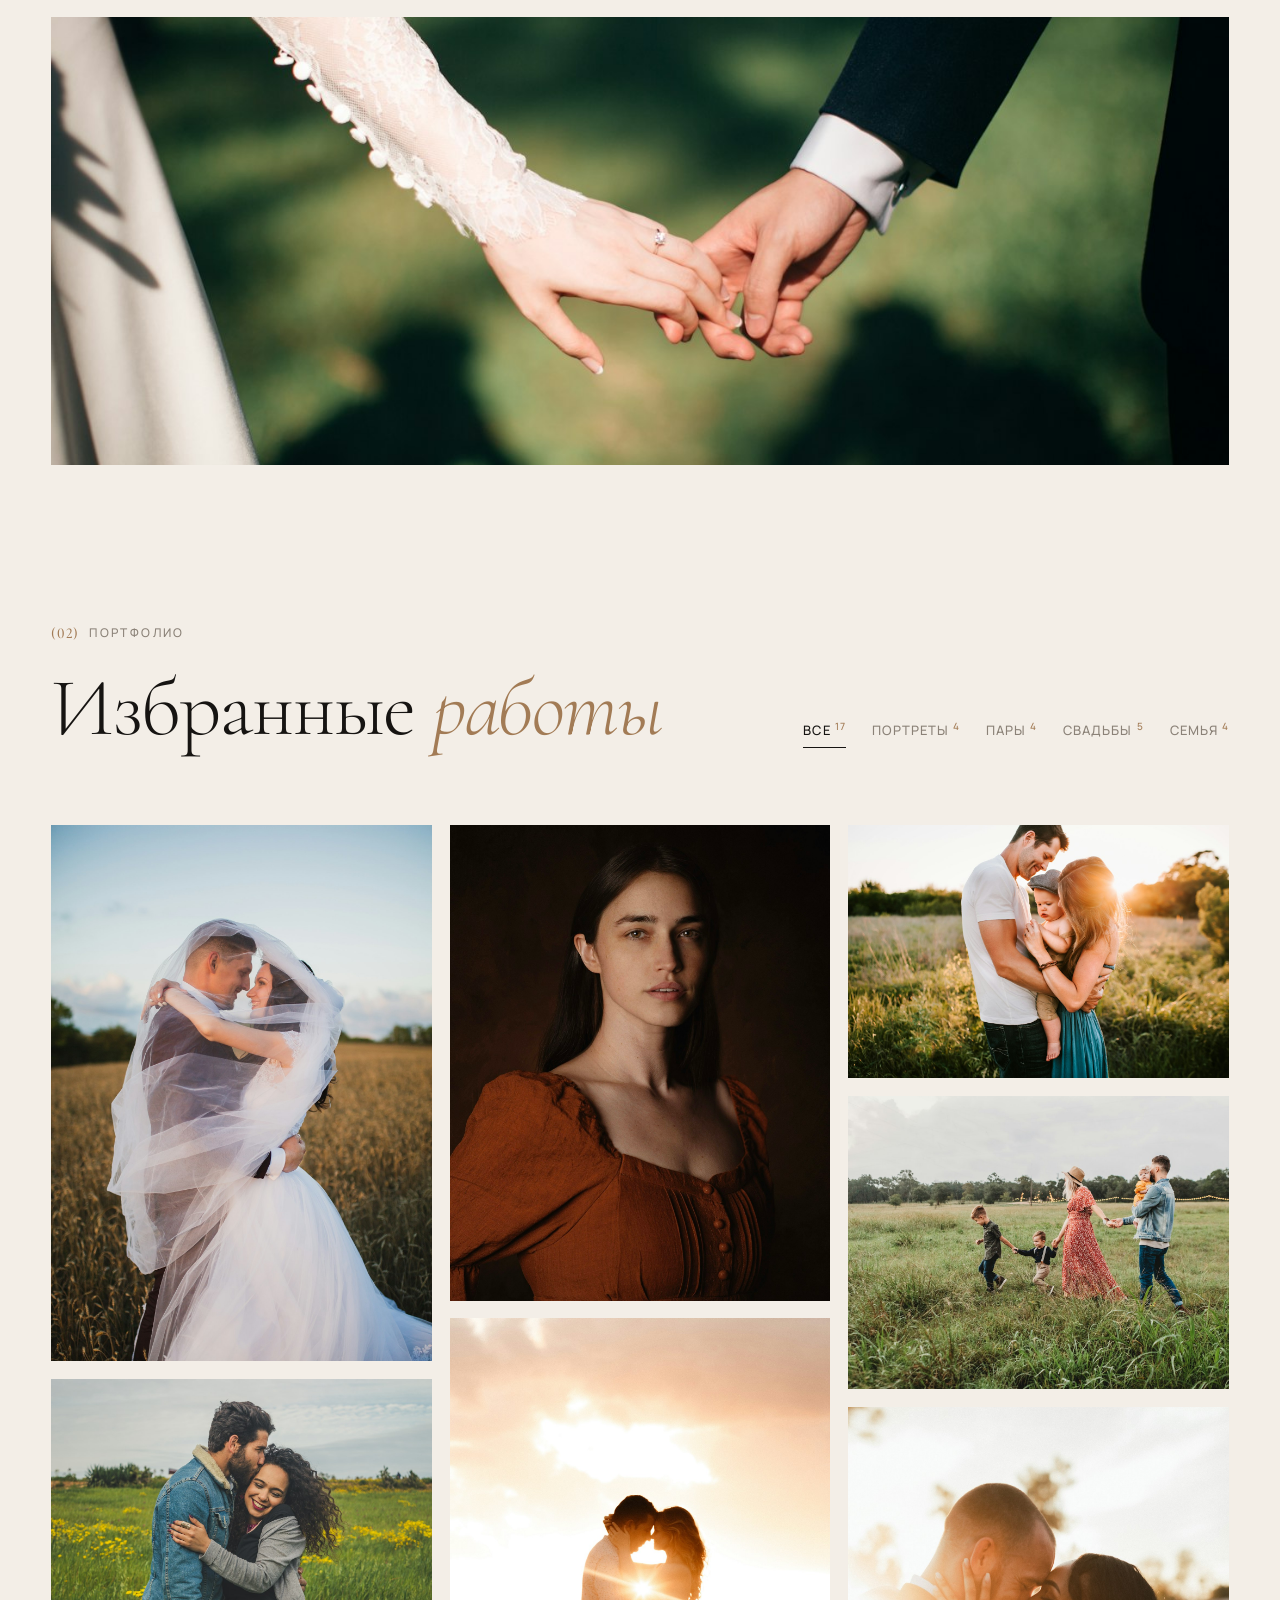
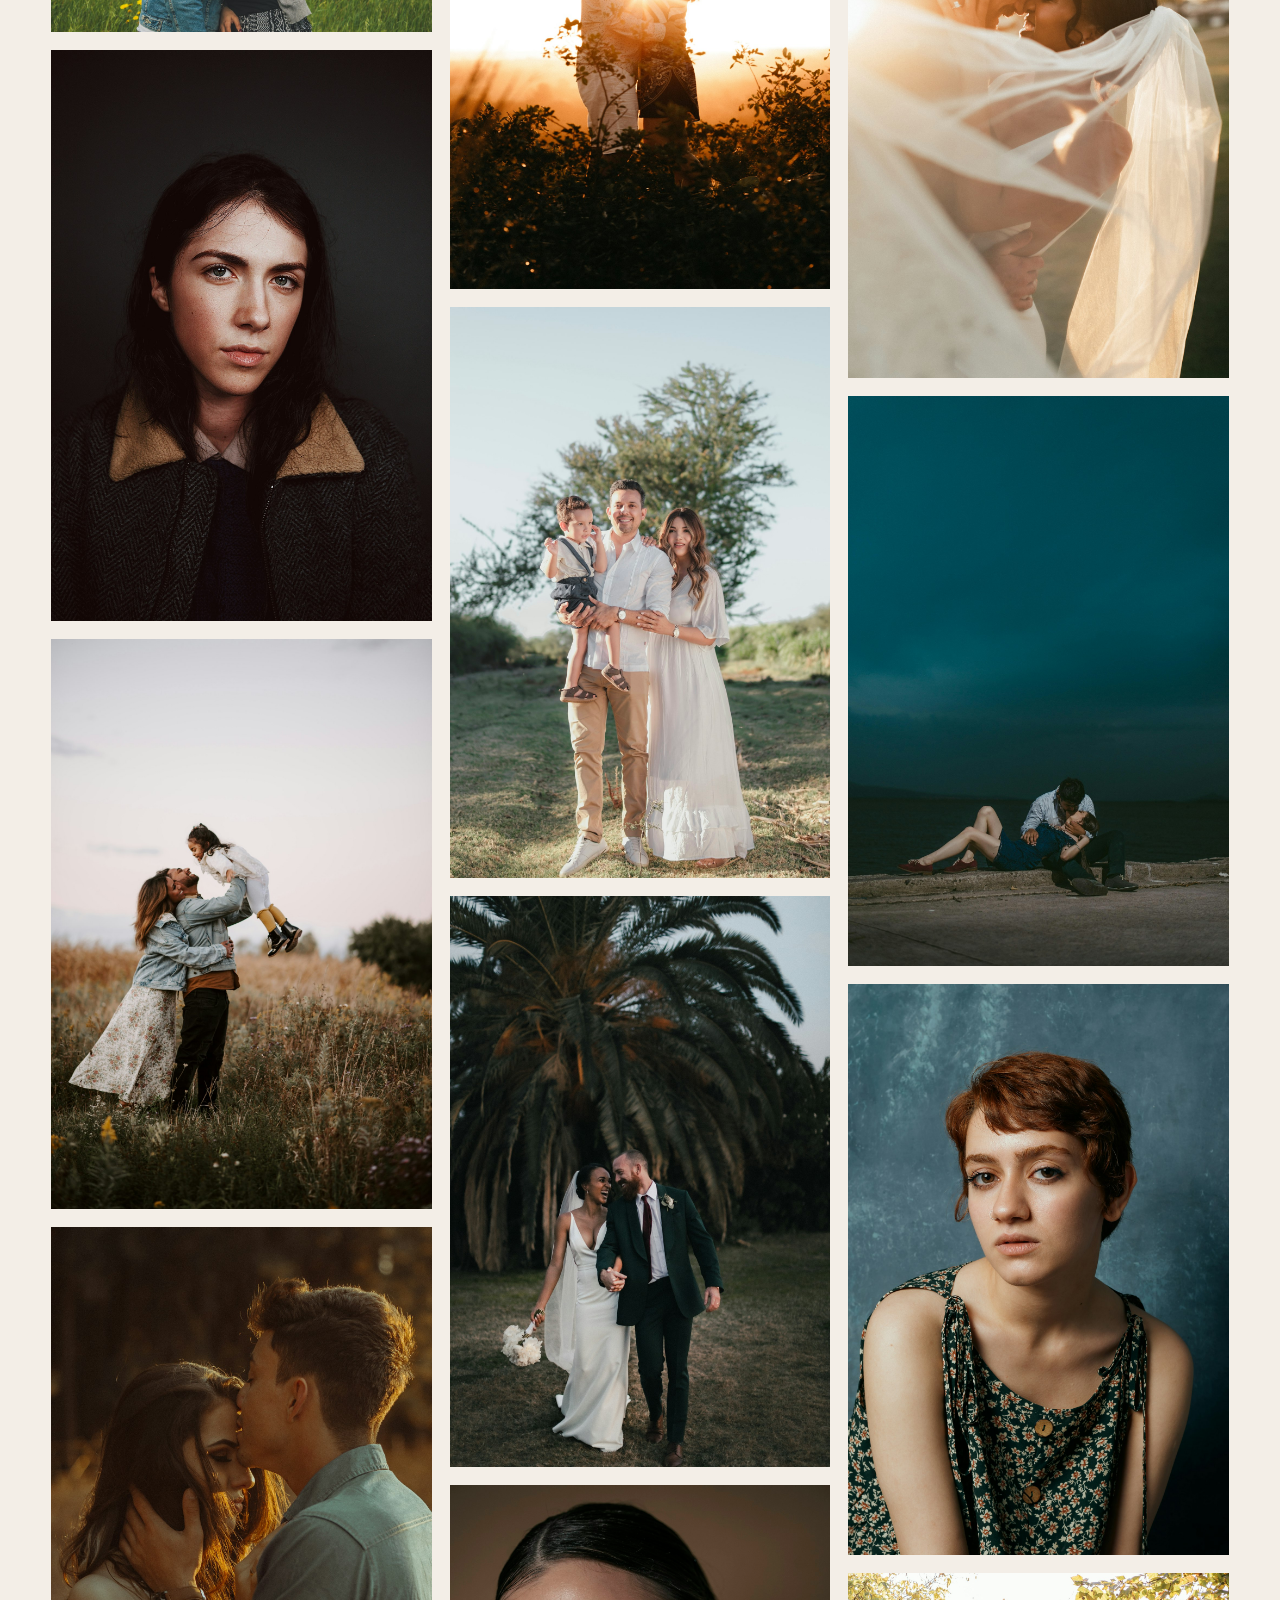
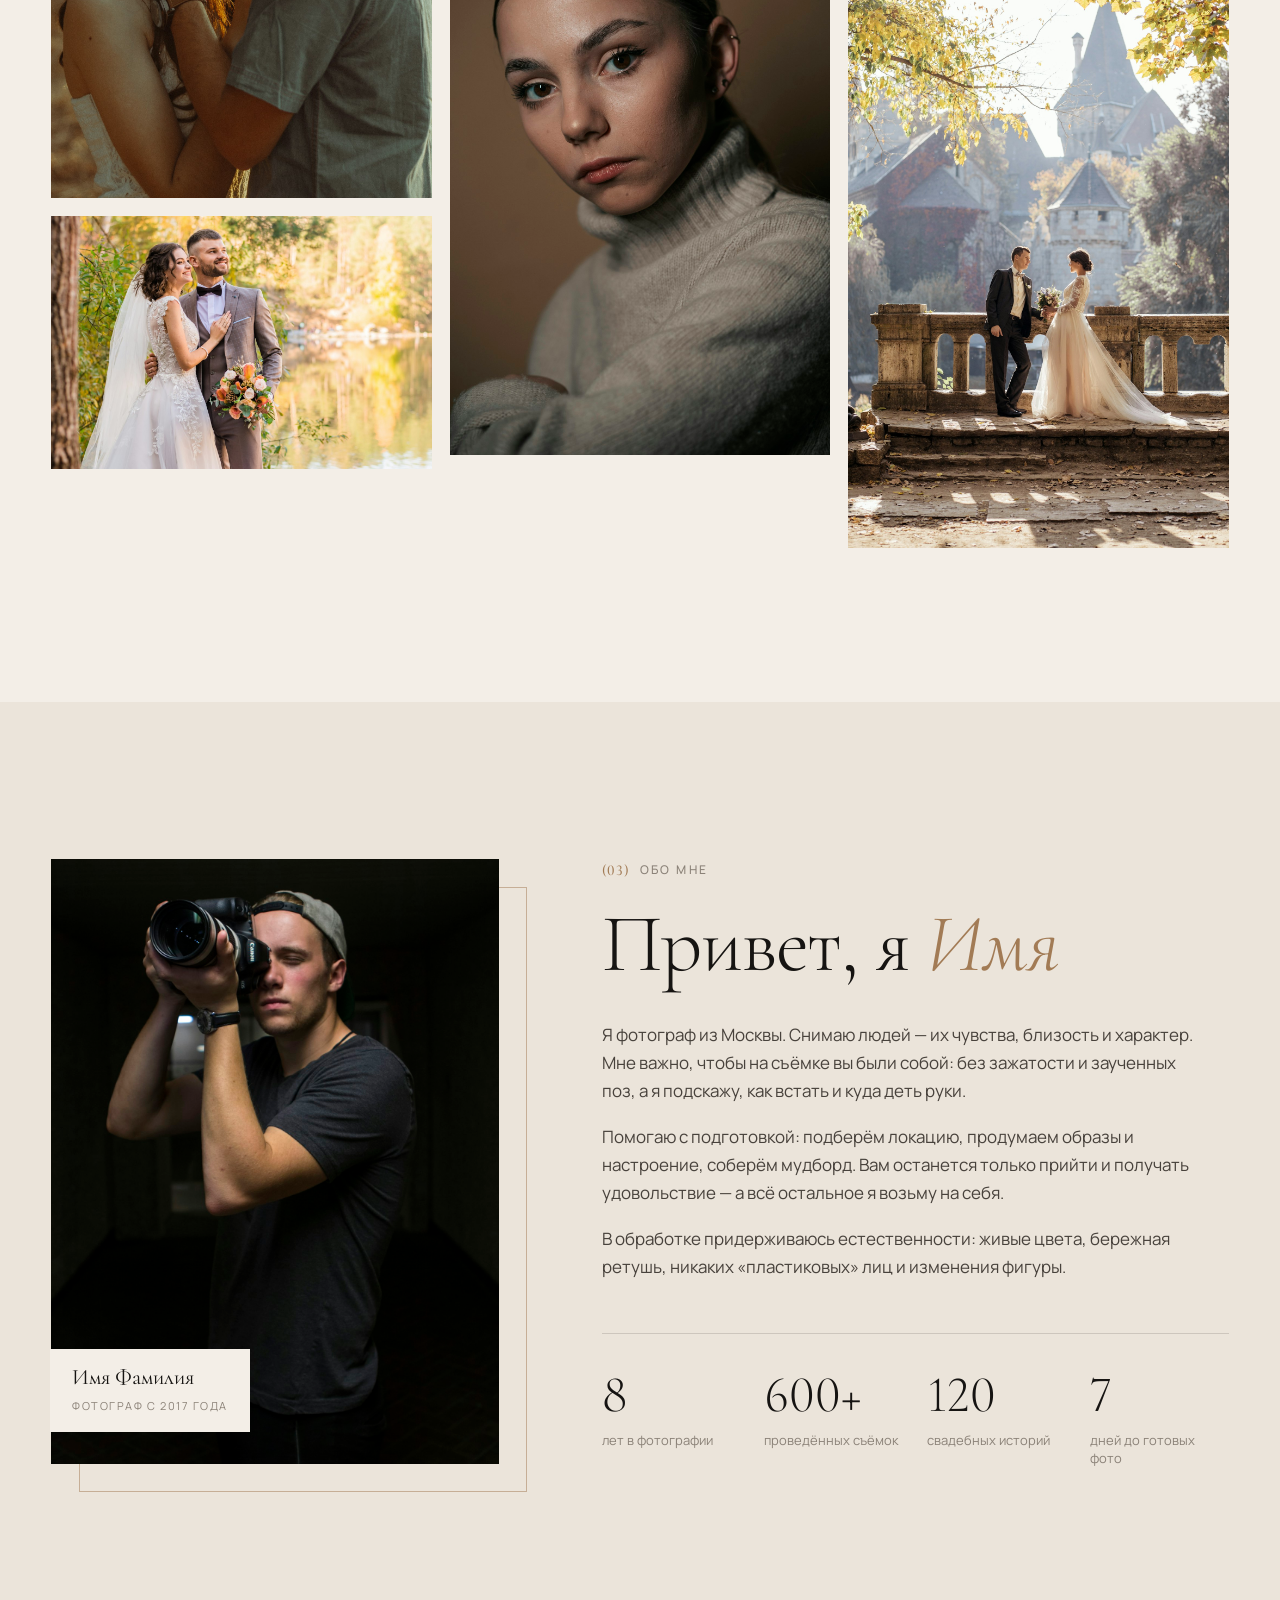
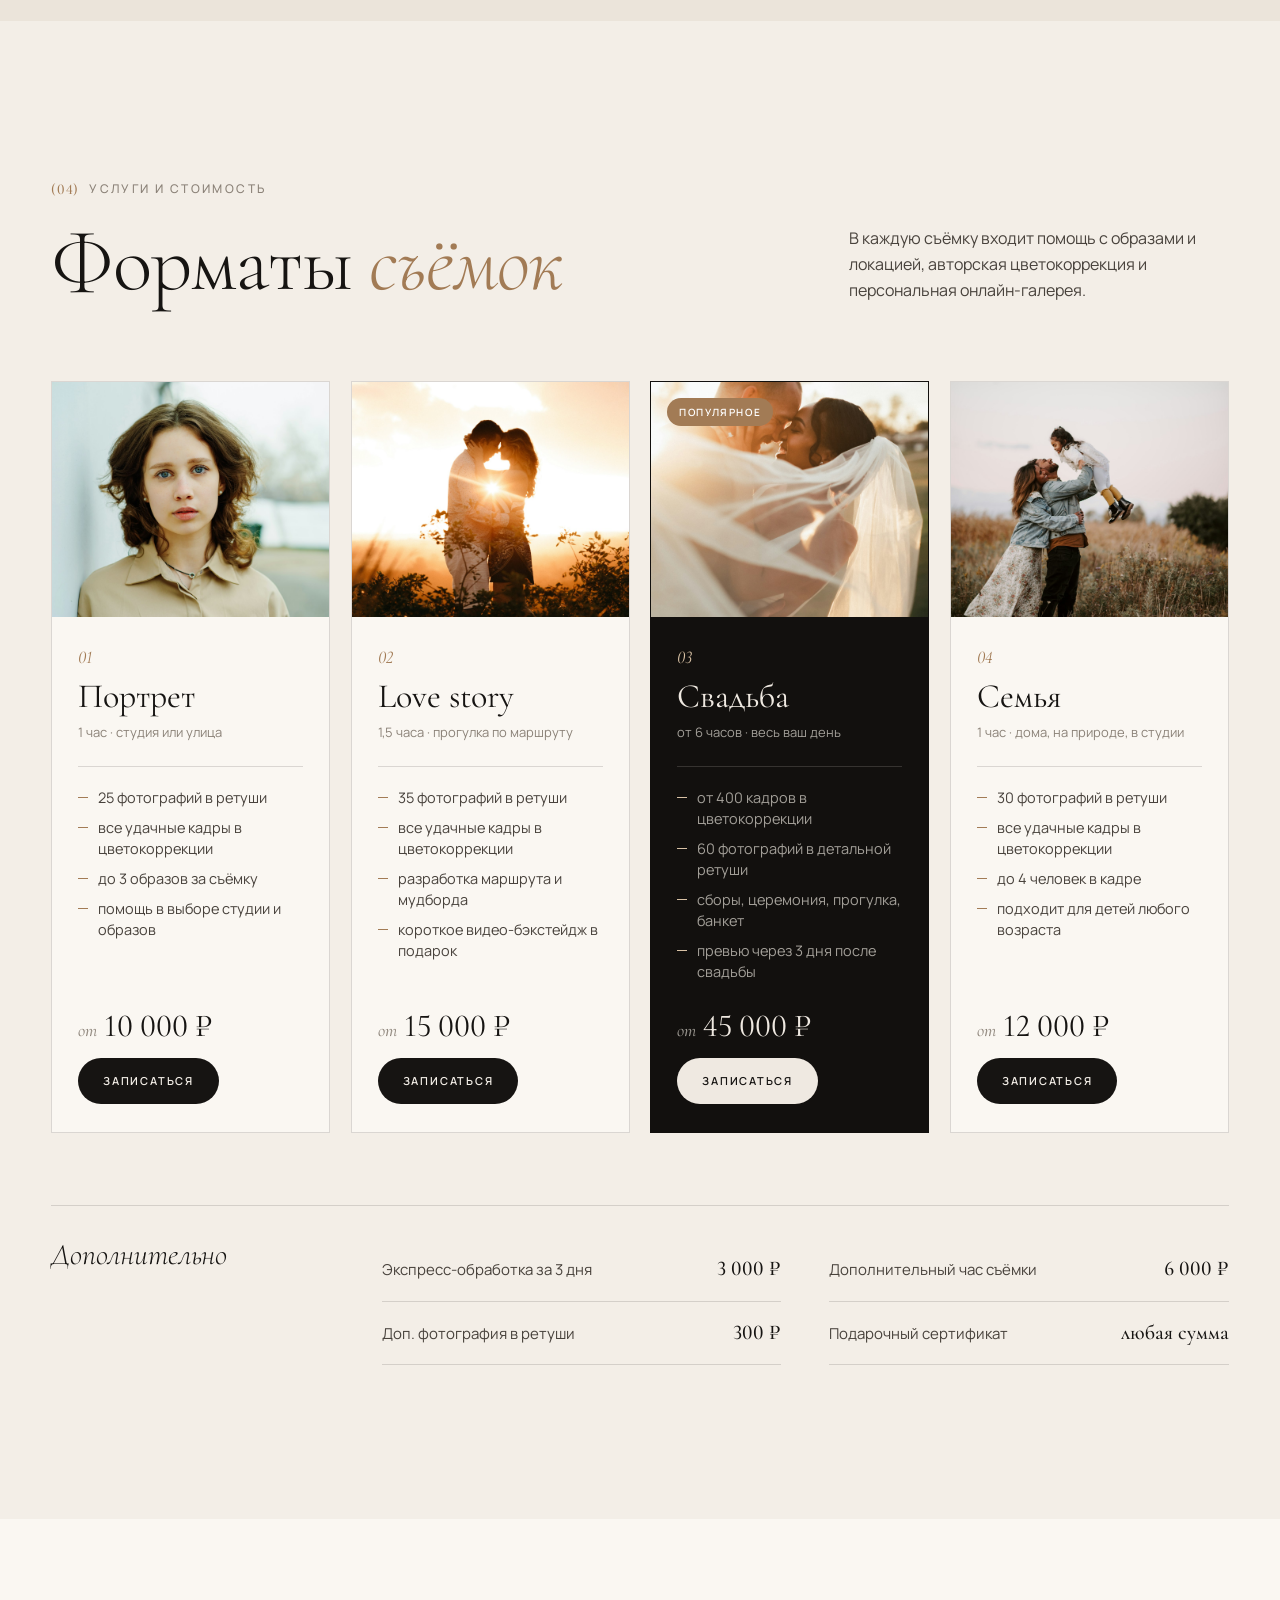
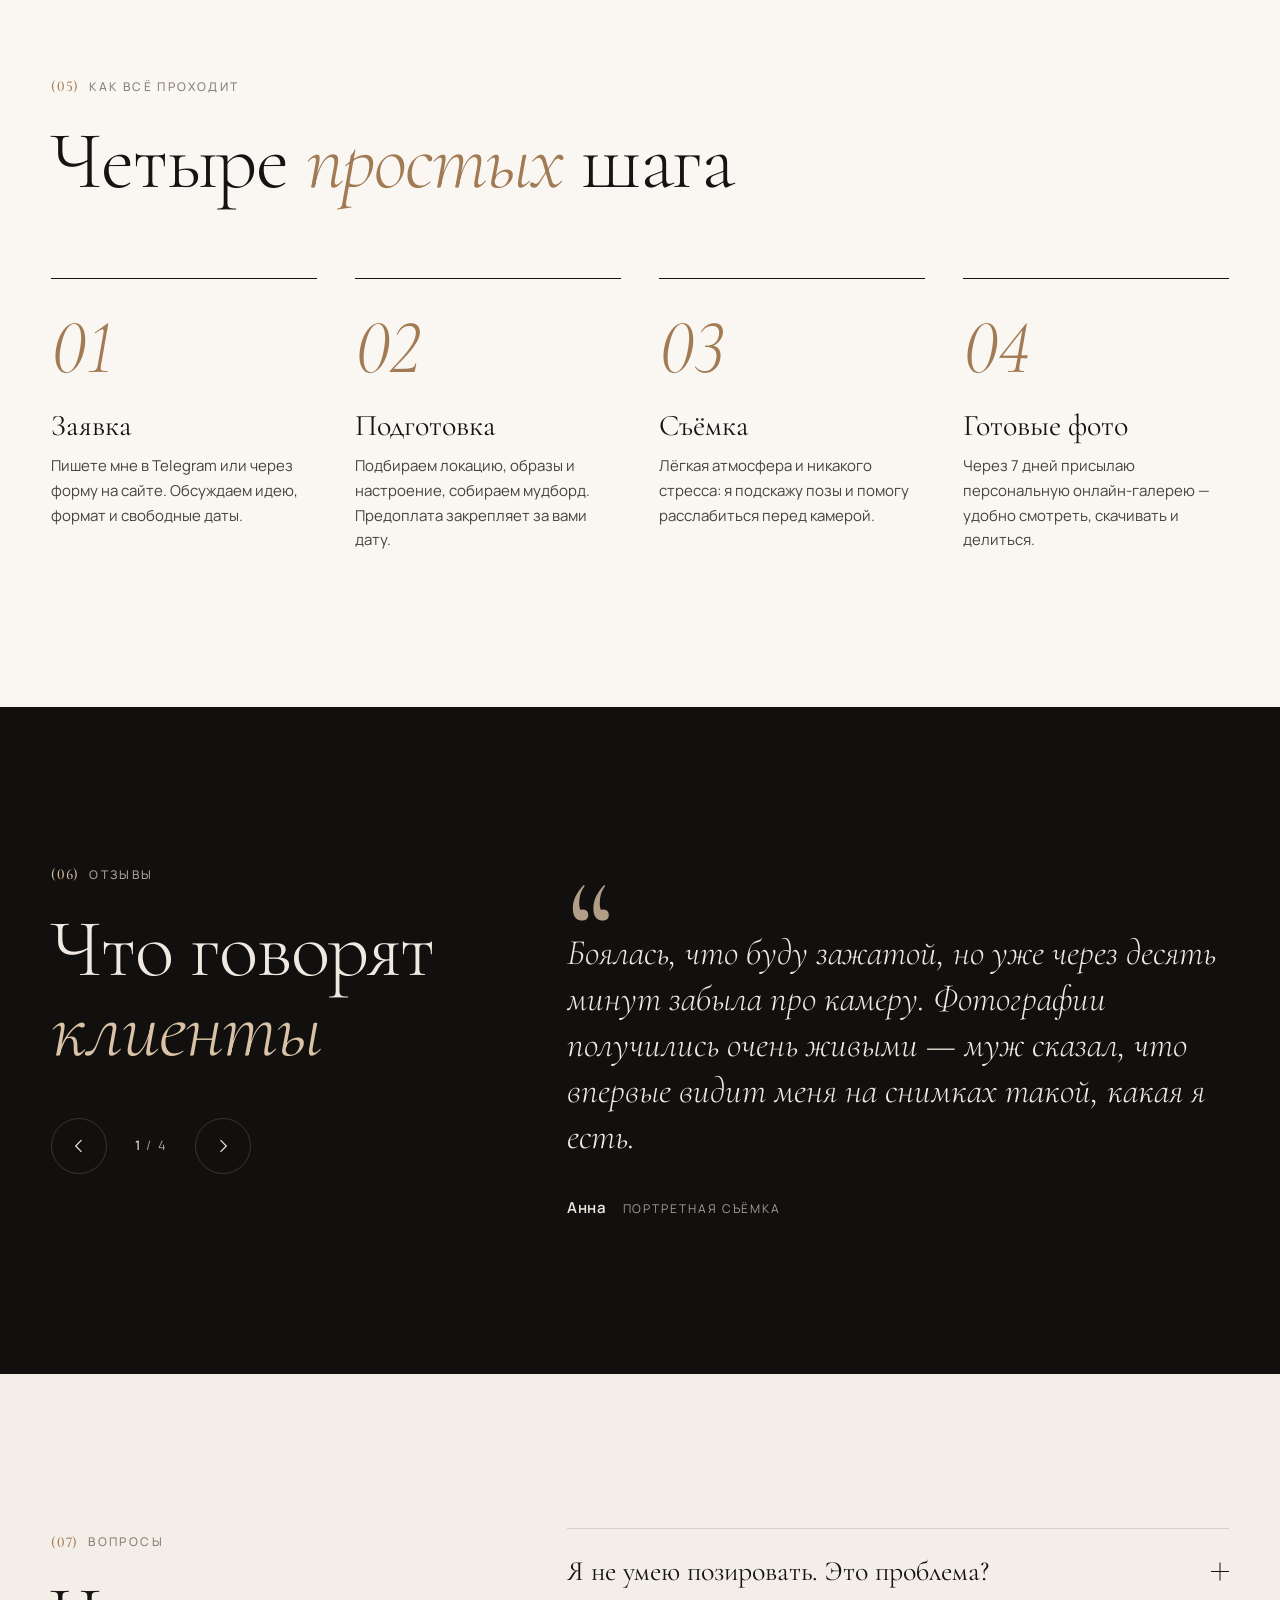
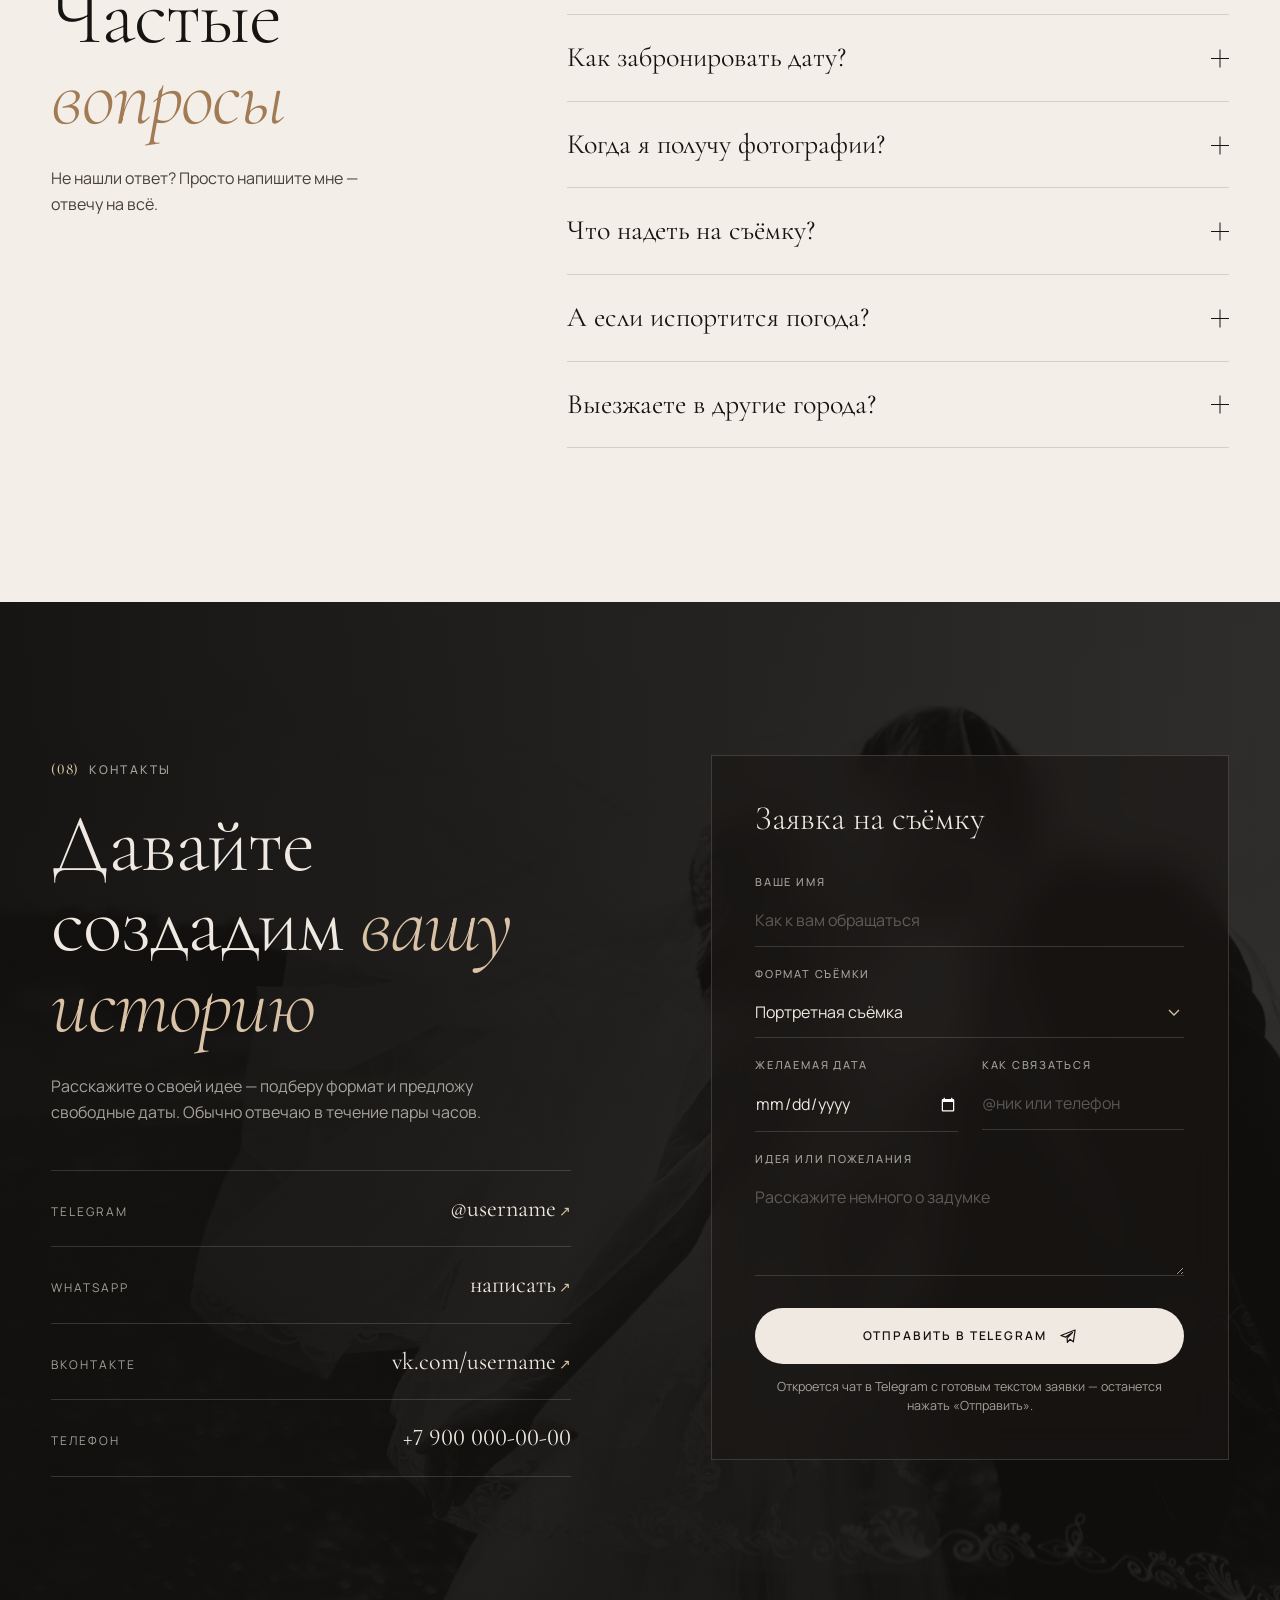
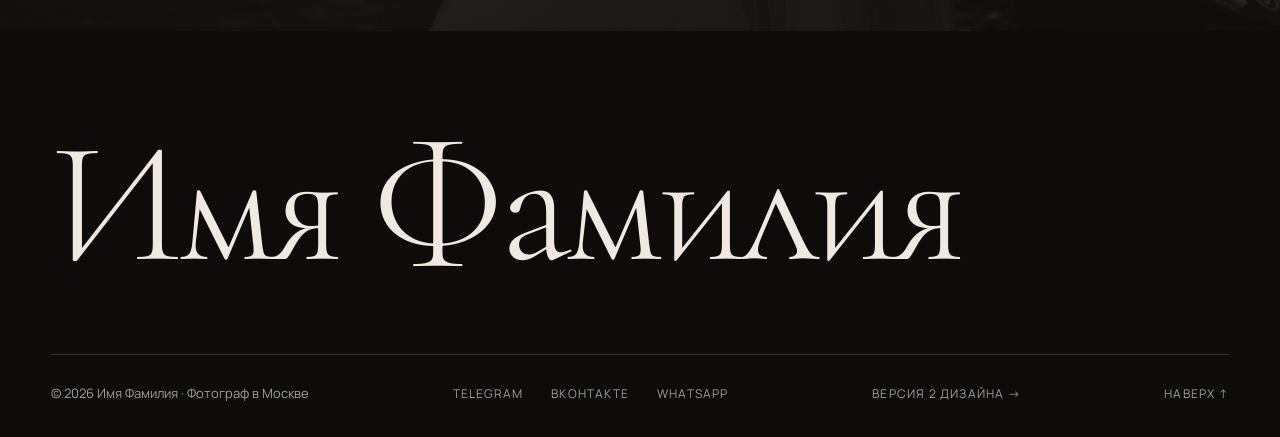
==== commit 7d7b483e: "Вторая версия дизайна, скилл и заметки для работы с проектом v2/ — тёмный «киношный» вариант по моти" ====
--- a/index.html
+++ b/index.html
@@ -544,6 +544,7 @@
           <a data-contact="vk" href="#" target="_blank" rel="noopener">ВКонтакте</a>
           <a data-contact="whatsapp" href="#" target="_blank" rel="noopener">WhatsApp</a>
         </nav>
+        <a class="footer__top" href="v2/">Версия 2 дизайна →</a>
         <a class="footer__top" href="#top">Наверх ↑</a>
       </div>
     </div>
--- a/css/style.css
+++ b/css/style.css
@@ -146,7 +146,7 @@
 }
 .btn svg { width: 18px; height: 18px; fill: none; stroke: currentColor; stroke-width: 1.6; stroke-linejoin: round; }
 .btn--sm { --h: 46px; padding: 0 24px; font-size: 11px; }
-.btn--block { width: 100%; }
+.btn--block { width: 100%; height: auto; min-height: var(--h); padding-block: 12px; white-space: normal; text-align: center; line-height: 1.35; }
 
 .btn--light { background: var(--on-dark); color: var(--ink); }
 .btn--light:hover { background: #fff; transform: translateY(-2px); }
@@ -1012,7 +1012,7 @@
 
   .steps { grid-template-columns: repeat(2, 1fr); row-gap: 56px; }
 
-  .reviews__grid, .faq__grid, .contact__grid { grid-template-columns: 1fr; }
+  .reviews__grid, .faq__grid, .contact__grid { grid-template-columns: minmax(0, 1fr); }
   .reviews__nav { margin-top: 32px; }
 
   .extras { grid-template-columns: 1fr; }
@@ -1065,6 +1065,14 @@
   .lightbox__counter { top: 34px; left: 20px; }
 }
 
+@media (max-width: 380px) {
+  .form { padding: 24px 20px; }
+  .btn { padding: 0 22px; letter-spacing: .12em; }
+  .btn--block { padding: 12px 18px; }
+  .card__body { padding: 22px 20px 24px; }
+  .filters { gap: 4px 18px; }
+}
+
 @media (prefers-reduced-motion: reduce) {
   html { scroll-behavior: auto; }
   *, *::before, *::after { animation-duration: .01ms !important; animation-iteration-count: 1 !important; transition-duration: .01ms !important; }
